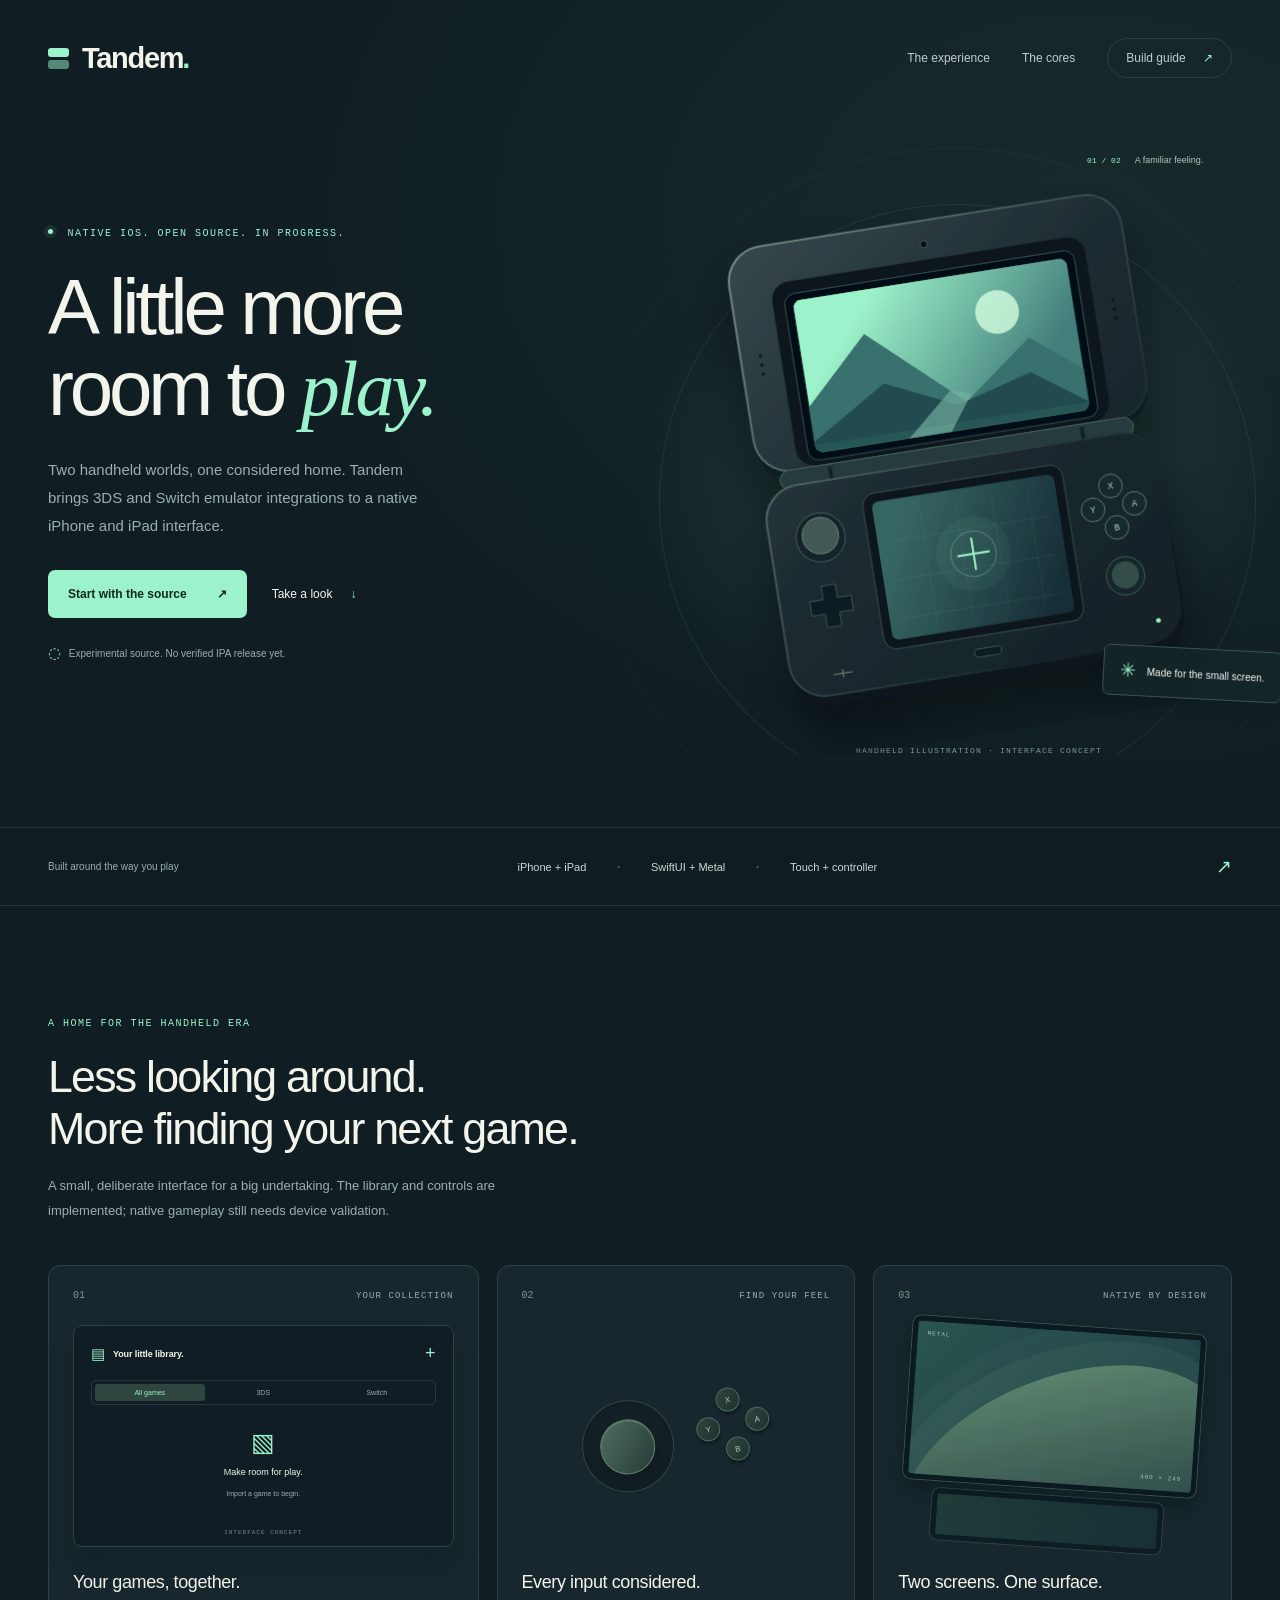
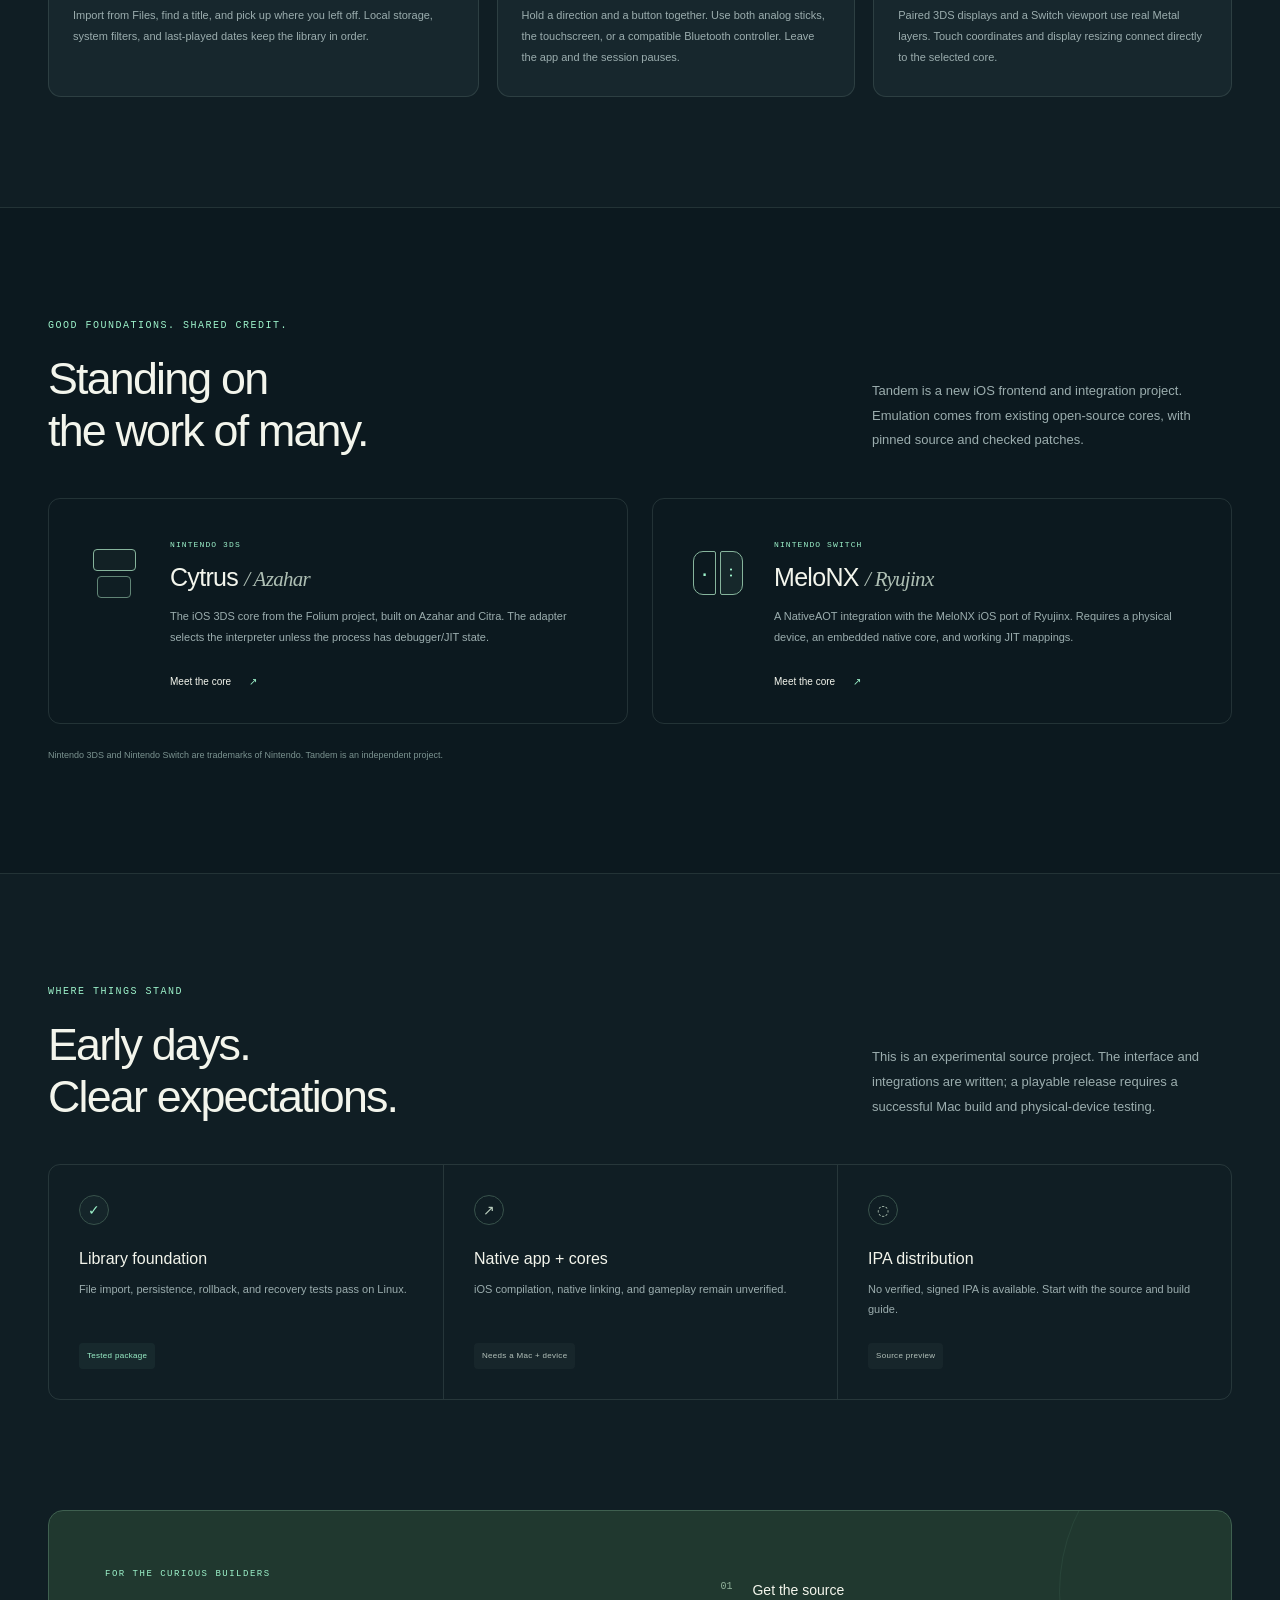
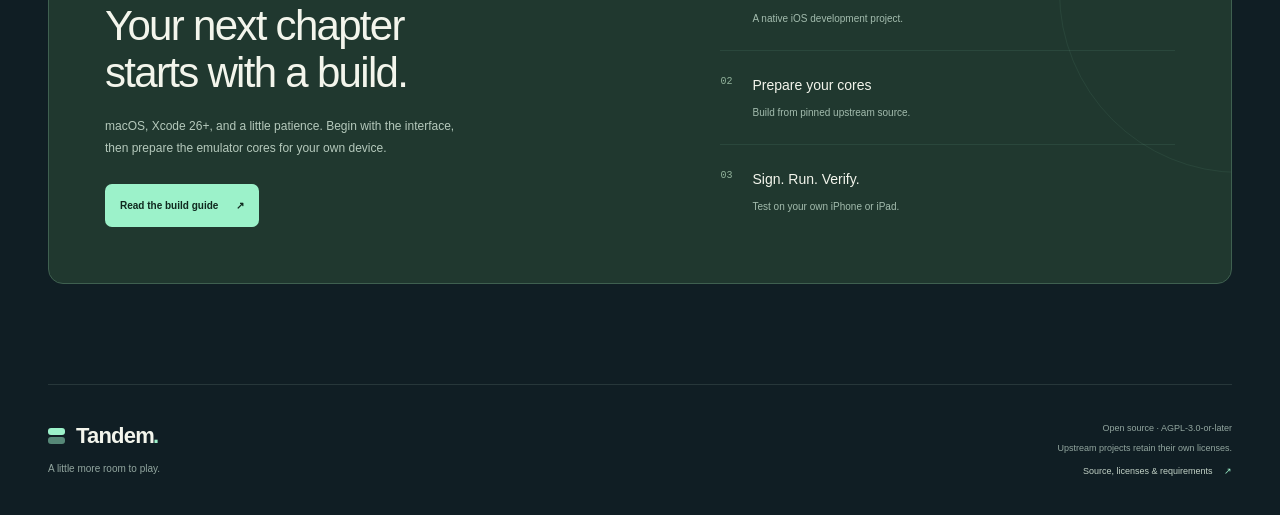
==== site/index.html @ e63faf01 "Add Tandem iOS emulator integration, IPA workflow, and project site" ====
<!doctype html>
<html lang="en">
<head>
  <meta charset="utf-8">
  <meta name="viewport" content="width=device-width, initial-scale=1">
  <meta name="theme-color" content="#101e24">
  <meta name="description" content="Tandem is an experimental native iOS project bringing Nintendo 3DS and Nintendo Switch emulator cores into one considered home.">
  <title>Tandem — A little more room to play</title>
  <link rel="icon" href="./favicon.svg" type="image/svg+xml">
  <link rel="stylesheet" href="./style.css">
  <script src="./site.js" defer></script>
</head>
<body>
  <a class="skip-link" href="#main">Skip to content</a>
  <header class="site-header wrap">
    <a class="wordmark" href="./" aria-label="Tandem home"><span class="brand-icon" aria-hidden="true"><i></i><i></i></span>Tandem<span class="wordmark-dot">.</span></a>
    <nav aria-label="Main navigation"><a href="#experience">The experience</a><a href="#under-the-hood">The cores</a><a class="nav-build" href="./build.html">Build guide <span aria-hidden="true">↗</span></a></nav>
  </header>

  <main id="main">
    <section class="hero wrap" aria-labelledby="hero-title">
      <div class="hero-copy">
        <p class="eyebrow"><span class="status-dot" aria-hidden="true"></span> Native iOS. Open source. In progress.</p>
        <h1 id="hero-title">A little more<br>room to <em>play.</em></h1>
        <p class="hero-description">Two handheld worlds, one considered home. Tandem brings 3DS and Switch emulator integrations to a native iPhone and iPad interface.</p>
        <div class="hero-actions"><a class="button primary" href="./build.html">Start with the source <span aria-hidden="true">↗</span></a><a class="text-link" href="#experience">Take a look <span aria-hidden="true">↓</span></a></div>
        <p class="release-note"><span aria-hidden="true">◌</span> Experimental source. No verified IPA release yet.</p>
      </div>
      <figure class="hero-art">
        <div class="art-orbit orbit-one" aria-hidden="true"></div><div class="art-orbit orbit-two" aria-hidden="true"></div>
        <span class="art-label label-top" aria-hidden="true"><span>01 / 02</span> A familiar feeling.</span>
        <img src="./console.svg" alt="Stylized dual-screen handheld with a mint mountain landscape, an interface concept rather than gameplay." width="720" height="600" fetchpriority="high">
        <span class="art-tag" aria-hidden="true"><span class="spark">✳</span> Made for the small screen.</span>
        <figcaption>Handheld illustration · Interface concept</figcaption>
      </figure>
    </section>

    <div class="platform-bar"><div class="wrap platform-content"><span class="platform-label">Built around the way you play</span><span>iPhone + iPad</span><span class="bar-dot" aria-hidden="true">·</span><span>SwiftUI + Metal</span><span class="bar-dot" aria-hidden="true">·</span><span>Touch + controller</span><span class="bar-arrow" aria-hidden="true">↗</span></div></div>

    <section class="experience wrap section-space" id="experience" aria-labelledby="experience-title">
      <div class="section-heading"><p class="eyebrow">A home for the handheld era</p><h2 id="experience-title">Less looking around.<br>More finding your next game.</h2><p>A small, deliberate interface for a big undertaking. The library and controls are implemented; native gameplay still needs device validation.</p></div>
      <div class="feature-grid">
        <article class="feature-card library-card"><div class="feature-top"><span class="feature-number">01</span><span class="small-label">Your collection</span></div><div class="library-concept" aria-label="Illustration of an empty library with All games, 3DS, and Switch filters"><div class="mock-library-head"><span class="mini-logo" aria-hidden="true">▤</span><strong>Your little library.</strong><span aria-hidden="true">+</span></div><div class="mock-filters"><span class="selected">All games</span><span>3DS</span><span>Switch</span></div><div class="mock-empty"><span aria-hidden="true">▧</span><p>Make room for play.</p><small>Import a game to begin.</small></div><span class="concept-caption">Interface concept</span></div><h3>Your games, together.</h3><p>Import from Files, find a title, and pick up where you left off. Local storage, system filters, and last-played dates keep the library in order.</p></article>
        <article class="feature-card controls-card"><div class="feature-top"><span class="feature-number">02</span><span class="small-label">Find your feel</span></div><div class="control-concept" aria-hidden="true"><div class="control-ring"><div class="stick-cap"></div></div><div class="control-diamond"><span>X</span><span>Y</span><span>A</span><span>B</span></div></div><h3>Every input considered.</h3><p>Hold a direction and a button together. Use both analog sticks, the touchscreen, or a compatible Bluetooth controller. Leave the app and the session pauses.</p></article>
        <article class="feature-card display-card"><div class="feature-top"><span class="feature-number">03</span><span class="small-label">Native by design</span></div><div class="display-concept" aria-hidden="true"><div class="display-window"><span class="display-corner">METAL</span><div class="display-wave"></div><span class="display-corner bottom">400 × 240</span></div><div class="display-small"></div></div><h3>Two screens. One surface.</h3><p>Paired 3DS displays and a Switch viewport use real Metal layers. Touch coordinates and display resizing connect directly to the selected core.</p></article>
      </div>
    </section>

    <section class="cores section-space" id="under-the-hood" aria-labelledby="cores-title"><div class="wrap">
      <div class="section-heading horizontal"><div><p class="eyebrow">Good foundations. Shared credit.</p><h2 id="cores-title">Standing on<br>the work of many.</h2></div><p>Tandem is a new iOS frontend and integration project. Emulation comes from existing open-source cores, with pinned source and checked patches.</p></div>
      <div class="core-grid">
        <article class="core-card"><div class="core-symbol dual-symbol" aria-hidden="true"><span></span><span></span></div><div class="core-copy"><span class="small-label">Nintendo 3DS</span><h3>Cytrus <span>/ Azahar</span></h3><p>The iOS 3DS core from the Folium project, built on Azahar and Citra. The adapter selects the interpreter unless the process has debugger/JIT state.</p><a class="text-link" href="https://github.com/folium-app/Cytrus">Meet the core <span aria-hidden="true">↗</span></a></div></article>
        <article class="core-card"><div class="core-symbol switch-symbol" aria-hidden="true"><span>·</span><span>··</span></div><div class="core-copy"><span class="small-label">Nintendo Switch</span><h3>MeloNX <span>/ Ryujinx</span></h3><p>A NativeAOT integration with the MeloNX iOS port of Ryujinx. Requires a physical device, an embedded native core, and working JIT mappings.</p><a class="text-link" href="https://github.com/AzureDominus/melonx">Meet the core <span aria-hidden="true">↗</span></a></div></article>
      </div>
      <p class="core-footnote">Nintendo 3DS and Nintendo Switch are trademarks of Nintendo. Tandem is an independent project.</p>
    </div></section>

    <section class="progress-section wrap section-space" id="status" aria-labelledby="status-title"><div class="section-heading horizontal"><div><p class="eyebrow">Where things stand</p><h2 id="status-title">Early days.<br>Clear expectations.</h2></div><p>This is an experimental source project. The interface and integrations are written; a playable release requires a successful Mac build and physical-device testing.</p></div><div class="progress-grid"><article><span class="progress-icon done" aria-hidden="true">✓</span><h3>Library foundation</h3><p>File import, persistence, rollback, and recovery tests pass on Linux.</p><span class="status-pill">Tested package</span></article><article><span class="progress-icon" aria-hidden="true">↗</span><h3>Native app + cores</h3><p>iOS compilation, native linking, and gameplay remain unverified.</p><span class="status-pill neutral">Needs a Mac + device</span></article><article><span class="progress-icon" aria-hidden="true">◌</span><h3>IPA distribution</h3><p data-release-description>No verified, signed IPA is available. Start with the source and build guide.</p><span class="status-pill neutral" data-release-status>Source preview</span></article></div></section>

    <section class="get-started wrap" id="get-started" aria-labelledby="start-title"><div class="start-panel"><div><p class="eyebrow">For the curious builders</p><h2 id="start-title">Your next chapter<br>starts with a build.</h2><p>macOS, Xcode 26+, and a little patience. Begin with the interface, then prepare the emulator cores for your own device.</p><div class="hero-actions"><a class="button primary" href="./build.html">Read the build guide <span aria-hidden="true">↗</span></a><a class="button secondary" data-repository-link hidden>View source <span aria-hidden="true">↗</span></a><a class="button secondary" data-release-link hidden>View releases <span aria-hidden="true">↗</span></a></div></div><div class="start-steps"><div><span>01</span><p>Get the source<small>A native iOS development project.</small></p></div><div><span>02</span><p>Prepare your cores<small>Build from pinned upstream source.</small></p></div><div><span>03</span><p>Sign. Run. Verify.<small>Test on your own iPhone or iPad.</small></p></div></div></div></section>
  </main>
  <footer class="site-footer wrap"><div><a class="wordmark" href="./"><span class="brand-icon" aria-hidden="true"><i></i><i></i></span>Tandem<span class="wordmark-dot">.</span></a><p>A little more room to play.</p></div><div class="footer-right"><p>Open source · AGPL-3.0-or-later</p><p>Upstream projects retain their own licenses.</p><a href="./build.html#notices">Source, licenses &amp; requirements <span aria-hidden="true">↗</span></a></div></footer>
</body>
</html>
---- site/style.css ----
@charset "UTF-8";
:root{color-scheme:dark;--bg:#101e24;--bg-dark:#0c171c;--panel:#17272d;--mint:#9cf2ca;--text:#f3f5ec;--muted:#9badae;--line:rgba(192,220,208,.13);--serif:Georgia,"Times New Roman",serif;--sans:Inter,"Helvetica Neue",Arial,sans-serif;--mono:"SFMono-Regular",Consolas,"Liberation Mono",monospace}
*{box-sizing:border-box}html{scroll-behavior:smooth;scroll-padding-top:30px}body{margin:0;background:var(--bg);color:var(--text);font-family:var(--sans);font-size:16px;-webkit-font-smoothing:antialiased}body:before{content:"";position:absolute;top:0;right:0;width:100%;height:1000px;background:radial-gradient(ellipse at 85% 22%,rgba(133,201,159,.065),transparent 55%);pointer-events:none;z-index:-1}a{color:inherit;text-decoration:none}button,a{-webkit-tap-highlight-color:transparent}a:focus-visible,button:focus-visible{outline:2px solid var(--mint);outline-offset:7px}button{font:inherit}img{max-width:100%;display:block}[hidden]{display:none!important}::selection{background:var(--mint);color:var(--bg)}.wrap{width:min(1200px,calc(100% - 96px));margin-inline:auto}.skip-link{position:fixed;top:8px;left:8px;transform:translateY(-150%);background:var(--mint);color:var(--bg);padding:12px 18px;z-index:20}.skip-link:focus{transform:none}.site-header{height:116px;display:flex;align-items:center;justify-content:space-between;position:relative;z-index:2}.wordmark{font-weight:650;letter-spacing:-1.3px;font-size:29px;display:inline-flex;align-items:center;gap:11px}.wordmark-dot{color:var(--mint);margin-left:-12px}.brand-icon{width:21px;display:grid;gap:3px;margin-right:2px}.brand-icon i{height:9px;background:var(--mint);border-radius:3px}.brand-icon i+ i{opacity:.5}.site-header nav{display:flex;align-items:center;gap:32px;font-size:12px;font-weight:500;color:#c2cdca}.site-header nav a{transition:color .2s}.site-header nav a:hover{color:var(--mint)}.nav-build{border:1px solid var(--line);border-radius:40px;padding:12px 18px}.nav-build span{padding-left:14px;color:var(--mint)}.hero{display:grid;grid-template-columns:1.02fr 1fr;align-items:center;min-height:650px;gap:0;padding-top:20px;padding-bottom:72px}.eyebrow{font-family:var(--mono);font-size:10px;line-height:1.6;letter-spacing:1.5px;font-weight:400;text-transform:uppercase;color:var(--mint);margin:0 0 25px}.status-dot{display:inline-block;height:5px;width:5px;border-radius:50%;background:var(--mint);margin-right:7px;vertical-align:2px;box-shadow:0 0 0 4px rgba(156,242,202,.08)}h1,h2,h3,p{margin-top:0}h1{font-size:clamp(48px,6.1vw,84px);line-height:1.04;font-weight:450;letter-spacing:-4.2px;margin-bottom:27px}h1 em{color:var(--mint);font-family:var(--serif);font-weight:400;letter-spacing:-3px}.hero-description{max-width:380px;font-size:15px;color:var(--muted);line-height:1.85;margin-bottom:30px}.hero-actions{display:flex;align-items:center;gap:25px;flex-wrap:wrap}.button{display:inline-flex;align-items:center;justify-content:center;gap:30px;min-height:48px;border-radius:7px;padding:14px 20px;font-size:12px;line-height:1.5;font-weight:600;transition:transform .2s,background .2s,border-color .2s}.button:hover{transform:translateY(-2px)}.button.primary{background:var(--mint);color:#10291f}.button.primary:hover{background:#baffdf}.button.secondary{border:1px solid var(--line);background:rgba(255,255,255,.02)}.button.secondary:hover{border-color:rgba(156,242,202,.4)}.text-link{display:inline-flex;align-items:center;gap:18px;font-size:12px;font-weight:500}.text-link span{color:var(--mint)}.text-link:hover{text-decoration:underline;text-underline-offset:5px}.release-note{margin:22px 0 0;font-size:10px;line-height:1.7;color:var(--muted)}.release-note>span{color:var(--mint);font-size:15px;vertical-align:-1px;margin-right:5px}.hero-art{position:relative;margin:0 -50px 0 -20px;isolation:isolate;min-width:0}.hero-art>img{width:100%;position:relative;transform:rotate(-9deg);z-index:1}.hero-art figcaption{font-family:var(--mono);text-transform:uppercase;font-size:8px;letter-spacing:1.2px;color:#7f9696;text-align:center;position:relative;left:25px;margin-top:10px}.art-orbit{position:absolute;border:1px solid rgba(156,242,202,.09);border-radius:50%;z-index:0;left:5%;top:11%;width:91%;aspect-ratio:1;transform:rotate(-25deg)}.orbit-one:after{content:"";position:absolute;background:var(--mint);width:5px;height:5px;border-radius:50%;right:12%;top:13%;box-shadow:0 0 0 5px rgba(156,242,202,.04)}.orbit-two{width:110%;left:-5%;top:2%;opacity:.4}.art-label{position:absolute;right:12%;top:3%;font-size:9px;color:#b0c4bc;z-index:2}.art-label>span{font-family:var(--mono);color:var(--mint);margin-right:12px;font-size:8px}.art-tag{position:absolute;bottom:9%;right:0;z-index:3;background:rgba(19,37,41,.9);backdrop-filter:blur(16px);border:1px solid #385449;border-radius:7px;padding:13px 16px;font-size:10px;transform:rotate(3deg);box-shadow:0 10px 25px #07111855}.spark{font-size:19px;color:var(--mint);vertical-align:-2px;margin-right:8px}.platform-bar{border-top:1px solid var(--line);border-bottom:1px solid var(--line);background:rgba(7,18,22,.15)}.platform-content{min-height:77px;display:flex;align-items:center;gap:30px;font-size:11px;color:#d0d9d1}.platform-label{color:var(--muted);margin-right:auto;font-size:10px}.bar-dot{color:#4d6d65;font-size:17px}.bar-arrow{margin-left:auto;color:var(--mint);font-size:19px}.section-space{padding-top:110px;padding-bottom:110px}.section-heading{max-width:700px;margin-bottom:42px}.section-heading .eyebrow{margin-bottom:19px}h2{font-size:clamp(30px,3.5vw,46px);line-height:1.15;letter-spacing:-1.8px;font-weight:450;margin-bottom:20px}.section-heading>p:not(.eyebrow){font-size:13px;line-height:1.9;color:var(--muted);max-width:490px;margin-bottom:0}.section-heading.horizontal{max-width:none;display:flex;justify-content:space-between;align-items:flex-end;gap:70px}.section-heading.horizontal>div{flex-shrink:0}.section-heading.horizontal>p{max-width:360px;padding-bottom:3px}.section-heading.horizontal h2{margin-bottom:0}.feature-grid{display:grid;grid-template-columns:1.2fr 1fr 1fr;gap:18px}.feature-card{background:var(--panel);border:1px solid var(--line);border-radius:13px;padding:24px 24px 28px;overflow:hidden;display:flex;flex-direction:column}.feature-top{display:flex;align-items:center;justify-content:space-between;gap:15px;color:var(--muted);margin-bottom:24px}.feature-number{font-family:var(--mono);font-size:10px;color:#7d9690}.small-label{font-family:var(--mono);font-size:9px;text-transform:uppercase;letter-spacing:1.1px}.feature-card h3{font-size:18px;font-weight:500;letter-spacing:-.4px;margin:25px 0 12px}.feature-card>p{font-size:11px;color:var(--muted);line-height:1.9;margin-bottom:0}.library-concept,.control-concept,.display-concept{height:222px;position:relative}.library-concept{background:#101d24;border:1px solid #30413f;border-radius:9px;padding:17px;box-shadow:0 20px 25px #09171b30}.mock-library-head{display:flex;align-items:center;gap:8px;font-size:9px;letter-spacing:-.1px}.mock-library-head>span:last-child{margin-left:auto;font-size:18px;font-weight:300;color:var(--mint)}.mini-logo{color:var(--mint);font-size:15px;line-height:1}.mock-filters{display:flex;padding:3px;border:1px solid var(--line);border-radius:5px;margin-top:16px;justify-content:space-between;gap:4px;font-size:7px;color:var(--muted)}.mock-filters span{padding:5px;text-align:center;flex:1;white-space:nowrap}.mock-filters .selected{background:#2f4540;color:var(--mint);border-radius:3px}.mock-empty{text-align:center;padding-top:25px}.mock-empty>span{display:block;font-size:25px;color:var(--mint);font-weight:200;line-height:1}.mock-empty p{font-size:9px;margin:12px 0 5px}.mock-empty small{color:var(--muted);font-size:7px}.concept-caption{position:absolute;bottom:10px;left:0;right:0;text-align:center;color:#758d87;font-family:var(--mono);font-size:6px;letter-spacing:1px;text-transform:uppercase}.control-concept{display:flex;align-items:center;justify-content:center;gap:25px;transform:rotate(-12deg)}.control-ring{width:90px;height:90px;border-radius:50%;background:#142127;box-shadow:inset 0 1px 8px #040e154d,0 0 0 1px #304642;display:grid;place-items:center}.stick-cap{height:55px;width:55px;border-radius:50%;background:linear-gradient(130deg,#516d5f,#233c37);box-shadow:inset 0 1px 1px #89a58e80,0 7px 12px #07111880;border:1px solid #627f6c}.control-diamond{display:grid;grid-template-columns:repeat(3,24px);grid-template-rows:repeat(3,24px);gap:1px}.control-diamond span{border-radius:50%;display:grid;place-items:center;border:1px solid #4e6a60;color:#a9ccba;font-size:8px;background:linear-gradient(130deg,#30473e,#1c302e);box-shadow:0 3px 3px #07111880}.control-diamond span:nth-child(1){grid-column:2}.control-diamond span:nth-child(2){grid-column:1;grid-row:2}.control-diamond span:nth-child(3){grid-column:3;grid-row:2}.control-diamond span:nth-child(4){grid-column:2;grid-row:3}.display-concept{display:flex;flex-direction:column;justify-content:center;align-items:center;gap:8px;transform:rotate(4deg)}.display-window{position:relative;width:95%;aspect-ratio:1.667;border:5px solid #0b1920;border-radius:8px;box-shadow:0 0 0 1px #38534a,0 10px 20px #06121566;background:linear-gradient(135deg,#2a5550,#18353e);overflow:hidden}.display-wave{position:absolute;left:-5%;bottom:-60%;width:120%;height:130%;border-radius:50%;background:linear-gradient(10deg,#1a303a,#608a70);transform:rotate(-25deg);box-shadow:0 -15px 0 10px #84b69614,0 -30px 0 15px #84b6960a}.display-corner{position:absolute;z-index:1;top:9px;left:10px;color:#a7c3ad;font-family:var(--mono);font-size:6px;letter-spacing:1px}.display-corner.bottom{top:auto;left:auto;right:10px;bottom:9px}.display-small{width:75%;height:55px;border:5px solid #0b1920;border-radius:7px;background:linear-gradient(125deg,#25473f,#18343b);box-shadow:0 0 0 1px #38534a;opacity:.7}.cores{background:#0c191f;border-top:1px solid var(--line);border-bottom:1px solid var(--line)}.core-grid{display:grid;grid-template-columns:1fr 1fr;gap:24px}.core-card{display:flex;gap:25px;border:1px solid var(--line);border-radius:12px;padding:34px}.core-symbol{width:62px;height:70px;flex-shrink:0;margin-top:5px;display:flex;gap:5px}.dual-symbol{flex-direction:column;align-items:center;justify-content:center}.dual-symbol span{height:22px;width:43px;border:1px solid #86b49c;border-radius:4px;background:#9cf2ca09}.dual-symbol span+span{width:34px;opacity:.7}.switch-symbol{align-items:center;justify-content:center;gap:4px}.switch-symbol span{height:44px;width:23px;display:flex;align-items:center;justify-content:center;border:1px solid #86b49c;border-radius:10px 2px 2px 10px;color:var(--mint);font-size:24px;line-height:1}.switch-symbol span+span{border-radius:2px 10px 10px 2px;background:#9cf2ca12;writing-mode:vertical-lr;letter-spacing:1px;font-size:18px}.core-copy>.small-label{color:var(--mint);font-size:8px}.core-copy h3{font-size:25px;letter-spacing:-.7px;margin:12px 0 14px;font-weight:500}.core-copy h3>span{font-family:var(--serif);font-style:italic;font-weight:400;font-size:21px;color:#aebfb4}.core-copy p{font-size:11px;line-height:1.9;color:var(--muted);margin-bottom:23px}.core-copy .text-link{font-size:10px}.core-footnote{color:#7b9390;font-size:9px;line-height:1.7;margin:24px 0 0}.progress-grid{display:grid;grid-template-columns:repeat(3,1fr);border:1px solid var(--line);border-radius:12px;overflow:hidden}.progress-grid article{padding:30px}.progress-grid article+article{border-left:1px solid var(--line)}.progress-icon{height:30px;width:30px;display:grid;place-items:center;color:#bbcfbf;border:1px solid #38524b;border-radius:50%;font-size:14px;margin-bottom:25px}.progress-icon.done{color:var(--mint);background:#9cf2ca08}.progress-grid h3{font-size:16px;font-weight:500;margin-bottom:12px}.progress-grid p{font-size:11px;color:var(--muted);line-height:1.8;min-height:40px;margin-bottom:23px}.status-pill{font-size:8px;line-height:1.7;letter-spacing:.3px;color:var(--mint);border-radius:4px;background:#9cf2ca0d;padding:6px 8px;display:inline-block}.status-pill.neutral{color:#b4c2bb;background:#c1d2c00a}.get-started{padding-bottom:100px}.start-panel{position:relative;background:#20382f;border:1px solid #3f6050;border-radius:15px;padding:56px;display:grid;grid-template-columns:1.2fr 1fr;gap:70px;overflow:hidden}.start-panel:after{content:"";position:absolute;height:360px;width:360px;border:1px solid #9cf2ca12;border-radius:50%;right:-190px;top:-100px;pointer-events:none}.start-panel h2{font-size:42px;letter-spacing:-1.7px;line-height:1.12}.start-panel p:not(.eyebrow){color:#b5c9bc;font-size:12px;line-height:1.8;max-width:370px;margin-bottom:25px}.start-panel .eyebrow{font-size:9px;margin-bottom:21px}.start-panel .hero-actions{gap:14px}.start-panel .button{font-size:10px;gap:18px;min-height:43px;padding:12px 15px}.start-steps{align-self:center;position:relative;z-index:1}.start-steps>div{display:flex;align-items:flex-start;gap:20px;padding:22px 0;border-bottom:1px solid #9cf2ca15}.start-steps>div:first-child{padding-top:0}.start-steps>div:last-child{border:0;padding-bottom:0}.start-steps>div>span{font-family:var(--mono);color:#91b29b;font-size:10px;padding-top:3px}.start-steps>div>p{font-size:14px!important;color:#f3f5ec!important;margin:0!important}.start-steps small{font-size:10px;display:block;font-weight:400;color:#a3bcae;margin-top:6px}.site-footer{display:flex;justify-content:space-between;gap:25px;border-top:1px solid var(--line);padding-top:36px;padding-bottom:36px}.site-footer .wordmark{font-size:22px;letter-spacing:-.8px;gap:9px}.site-footer .brand-icon{width:17px;gap:2px}.site-footer .brand-icon i{height:7px}.site-footer .wordmark-dot{margin-left:-10px}.site-footer p{font-size:10px;color:#92a69f;line-height:1.6;margin:12px 0 0}.footer-right{text-align:right}.footer-right p{margin:0 0 5px;font-size:9px}.footer-right a{font-size:9px;line-height:1.8;color:#c3d3c7}.footer-right a:hover{color:var(--mint)}.footer-right a>span{margin-left:9px;color:var(--mint)}
/* Build guide */
.guide-hero{padding-top:60px;padding-bottom:60px;border-bottom:1px solid var(--line)}.guide-hero h1{font-size:64px;letter-spacing:-3px;line-height:1.05;margin-bottom:22px}.guide-hero>p:not(.eyebrow){max-width:600px;color:var(--muted);font-size:14px;line-height:1.9}.guide-layout{display:grid;grid-template-columns:210px minmax(0,1fr);gap:70px;padding-top:60px;padding-bottom:90px}.guide-toc{position:sticky;top:35px;align-self:start;font-size:11px;display:flex;flex-direction:column;gap:19px;line-height:1.5}.guide-toc>span{font-family:var(--mono);text-transform:uppercase;font-size:9px;color:#738e83;letter-spacing:1px;margin-bottom:7px}.guide-toc a{color:var(--muted)}.guide-toc a:hover{color:var(--mint)}.guide-content{max-width:770px}.guide-content section{padding-bottom:55px;scroll-margin-top:30px}.guide-content h2{font-size:30px;letter-spacing:-1px;margin-bottom:21px}.guide-content h3{font-size:17px;letter-spacing:-.3px;font-weight:500;margin:26px 0 13px}.guide-content p,.guide-content li{font-size:13px;line-height:1.9;color:#b1c3ba}.guide-content ul,.guide-content ol{padding-left:21px;margin:15px 0 23px}.guide-content li+li{margin-top:8px}.guide-content p>a,.guide-content li>a{text-decoration:underline;text-underline-offset:4px;color:var(--mint)}.guide-content code{font-family:var(--mono);font-size:11px;background:#263a33;padding:2px 4px;border-radius:3px;overflow-wrap:anywhere}.guide-content pre{margin:20px 0;background:#0a161b;border:1px solid #2b4139;border-radius:9px;overflow:auto;padding:23px;font-family:var(--mono);font-size:11px;line-height:1.9;color:#bfd8c5;tab-size:2}.guide-content pre code{font-size:inherit;background:none;padding:0;border-radius:0;overflow-wrap:normal}.guide-note{padding:20px 24px;border-left:2px solid #5a9375;border-radius:0 7px 7px 0;background:#9cf2ca06;margin:22px 0;color:#bfd8c5!important}.guide-note strong{color:var(--text);font-weight:500}.guide-content .status-pill{font-size:9px}.source-links{padding:20px;border:1px solid var(--line);border-radius:8px;display:flex;align-items:center;gap:15px;flex-wrap:wrap}.source-links .text-link{color:var(--mint)}.source-links p{font-size:11px;margin:0;color:var(--muted)}.guide-source-fallback{font-size:11px!important;color:var(--muted)!important}
@media(min-width:1600px){.hero{min-height:720px}.hero-art{margin-right:-70px}.hero-art img{width:660px;max-width:110%}}
@media(max-width:1100px){.wrap{width:calc(100% - 64px)}.hero{min-height:580px}.hero-art{margin-right:-20px;margin-left:-15px}h1{letter-spacing:-3px}.hero-description{max-width:340px;font-size:14px}.feature-card{padding:20px}.feature-grid{gap:13px}.control-concept{gap:14px}.control-ring{width:76px;height:76px}.stick-cap{height:48px;width:48px}.section-heading.horizontal{gap:40px}.core-card{padding:27px;gap:20px}.core-symbol{width:45px}.core-copy h3{font-size:22px}.core-copy h3>span{font-size:18px}.start-panel{gap:40px;padding:40px}.platform-content{gap:23px}.start-panel h2{font-size:38px}.guide-layout{gap:40px;grid-template-columns:170px minmax(0,1fr)}}
@media(max-width:850px){.hero{grid-template-columns:1.1fr 1fr;min-height:530px;padding-bottom:60px;padding-top:35px}.hero .eyebrow{font-size:8px;letter-spacing:1px}.hero-actions{gap:18px}.hero .button{font-size:10px;padding:12px 15px;gap:15px;min-height:44px}.hero .text-link{font-size:10px;gap:10px}.hero-description{font-size:12px;line-height:1.85}.release-note{font-size:9px}.art-tag{font-size:8px;padding:10px}.art-label{font-size:8px;top:0}.art-label>span{font-size:7px}.hero-art figcaption{font-size:6px;margin-top:20px;letter-spacing:.7px}.platform-content{gap:18px;flex-wrap:wrap;min-height:70px}.platform-label{width:100%;margin:18px 0 -9px}.platform-content>span:not(.platform-label){padding-bottom:15px}.bar-arrow{display:none}.platform-content>span{font-size:10px}.section-space{padding-top:80px;padding-bottom:80px}.feature-grid{grid-template-columns:1fr 1fr}.library-card{grid-column:span 2;display:grid;grid-template-columns:1fr 1.3fr;column-gap:30px;align-items:center}.library-card .feature-top{grid-column:1;grid-row:1;align-self:start}.library-concept{grid-column:2;grid-row:1 / span 4;height:220px}.library-card h3{grid-column:1;grid-row:2;margin-top:0;align-self:end;margin-bottom:15px}.library-card>p{grid-column:1;grid-row:3;margin-bottom:0;align-self:start}.control-concept,.display-concept{height:190px}.section-heading.horizontal{align-items:flex-start;gap:30px}.section-heading.horizontal>p{max-width:300px;font-size:11px;margin-top:35px}.core-grid{gap:16px}.core-card{padding:24px;display:block}.core-symbol{height:50px;margin-top:0;margin-bottom:22px}.core-copy h3{font-size:23px}.progress-grid article{padding:23px}.progress-grid h3{font-size:14px}.progress-grid p{font-size:10px;min-height:57px}.start-panel{padding:35px;gap:30px;grid-template-columns:1.2fr 1fr}.start-panel h2{font-size:32px}.start-panel p:not(.eyebrow){font-size:11px}.start-steps small{font-size:9px}.start-steps>div>p{font-size:12px!important}.get-started{padding-bottom:70px}.guide-layout{grid-template-columns:150px minmax(0,1fr);gap:30px}.guide-hero h1{font-size:55px}.guide-content pre{font-size:10px;padding:18px}}
@media(max-width:650px){.wrap{width:calc(100% - 40px)}.site-header{height:90px}.wordmark{font-size:25px}.site-header nav{gap:20px;font-size:10px}.site-header nav>a:first-child,.site-header nav>a:nth-child(2){display:none}.nav-build{padding:10px 13px}.nav-build span{padding-left:8px}.hero{display:flex;flex-direction:column;align-items:stretch;min-height:0;padding-top:35px;padding-bottom:35px;gap:10px}.hero-copy{position:relative;z-index:2}.hero .eyebrow{font-size:8px;letter-spacing:1.3px;margin-bottom:23px}h1{font-size:clamp(51px,12vw,72px);letter-spacing:-3px;line-height:1.02;margin-bottom:22px}h1 em{letter-spacing:-2px}.hero-description{font-size:13px;line-height:1.85;max-width:340px;margin-bottom:25px}.hero .button{font-size:11px;padding:13px 18px;gap:22px;min-height:46px}.hero .text-link{font-size:11px}.release-note{font-size:9px;margin-top:18px}.hero-art{margin:-2px -12px 0;align-self:center;width:min(470px,110%)}.hero-art>img{transform:rotate(-9deg);width:100%}.hero-art figcaption{left:0;font-size:7px;letter-spacing:.8px;margin-top:-1px}.art-label{right:9%;top:3%}.art-tag{right:4%;bottom:11%;font-size:9px;padding:10px 12px}.spark{font-size:16px}.platform-content{gap:15px;min-height:70px}.platform-label{font-size:9px}.platform-content>span:not(.platform-label){font-size:9px}.section-space{padding-top:65px;padding-bottom:65px}.section-heading{margin-bottom:30px}.eyebrow{font-size:8px;letter-spacing:1.2px}h2{font-size:32px;letter-spacing:-1.2px}.section-heading>p:not(.eyebrow){font-size:12px;line-height:1.9}.feature-grid{grid-template-columns:1fr;gap:16px}.library-card{display:flex;grid-column:auto;gap:0}.feature-card{padding:25px}.feature-top{margin-bottom:25px}.feature-card h3{margin-top:27px;font-size:20px}.feature-card>p{font-size:12px}.library-concept,.control-concept,.display-concept{height:240px}.library-concept{width:100%;max-width:350px;align-self:center;padding:20px}.mock-library-head{font-size:10px}.mock-filters{font-size:8px;margin-top:18px}.mock-empty{padding-top:26px}.mock-empty p{font-size:10px}.mock-empty small{font-size:8px}.concept-caption{font-size:7px;bottom:12px}.control-ring{width:105px;height:105px}.stick-cap{width:65px;height:65px}.control-concept{gap:45px}.control-diamond{grid-template-columns:repeat(3,31px);grid-template-rows:repeat(3,31px);gap:2px}.control-diamond span{font-size:10px}.display-window{max-width:300px}.display-small{max-width:235px;height:65px}.display-corner{font-size:7px}.section-heading.horizontal{display:block}.section-heading.horizontal>p{font-size:12px;max-width:none;margin-top:22px}.core-grid{grid-template-columns:1fr}.core-card{display:flex;padding:25px;gap:25px}.core-symbol{margin-top:5px;width:45px;height:60px}.core-copy h3{font-size:25px}.core-copy h3>span{font-size:21px}.core-copy p{font-size:12px}.core-copy .text-link{font-size:11px}.core-footnote{font-size:9px;margin-top:20px}.progress-grid{grid-template-columns:1fr}.progress-grid article{padding:27px}.progress-grid article+article{border-left:0;border-top:1px solid var(--line)}.progress-grid h3{font-size:17px}.progress-grid p{font-size:12px;min-height:0;max-width:350px;margin-bottom:20px}.progress-icon{margin-bottom:20px}.status-pill{font-size:9px}.start-panel{grid-template-columns:1fr;gap:35px;padding:30px 25px}.start-panel h2{font-size:35px}.start-panel p:not(.eyebrow){font-size:12px}.start-panel .button{font-size:10px}.start-steps{max-width:370px}.start-steps>div>p{font-size:14px!important}.start-steps small{font-size:10px}.site-footer{flex-direction:column;gap:27px;padding-top:30px;padding-bottom:30px}.footer-right{text-align:left}.site-footer p{font-size:10px}.footer-right p,.footer-right a{font-size:9px}.guide-hero{padding-top:38px;padding-bottom:32px}.guide-hero h1{font-size:47px;letter-spacing:-2px}.guide-hero>p:not(.eyebrow){font-size:12px}.guide-layout{display:block;padding-top:30px;padding-bottom:40px}.guide-toc{position:static;display:flex;flex-direction:row;gap:12px;flex-wrap:wrap;border-bottom:1px solid var(--line);padding-bottom:28px;margin-bottom:40px}.guide-toc>span{width:100%;margin-bottom:0}.guide-toc a{border:1px solid var(--line);border-radius:5px;padding:7px 11px;font-size:10px}.guide-content h2{font-size:28px}.guide-content p,.guide-content li{font-size:12px}.guide-content pre{font-size:10px;line-height:1.8;padding:17px}.guide-content section{padding-bottom:35px}.guide-note{padding:15px 18px}.guide-content code{font-size:10px}.source-links{padding:16px}.source-links p{font-size:10px}.source-links .text-link{font-size:11px}}
.hero-art{overflow:clip}
@media(prefers-reduced-motion:reduce){html{scroll-behavior:auto}*,*::before,*::after{transition:none!important;animation:none!important}.button:hover{transform:none}}
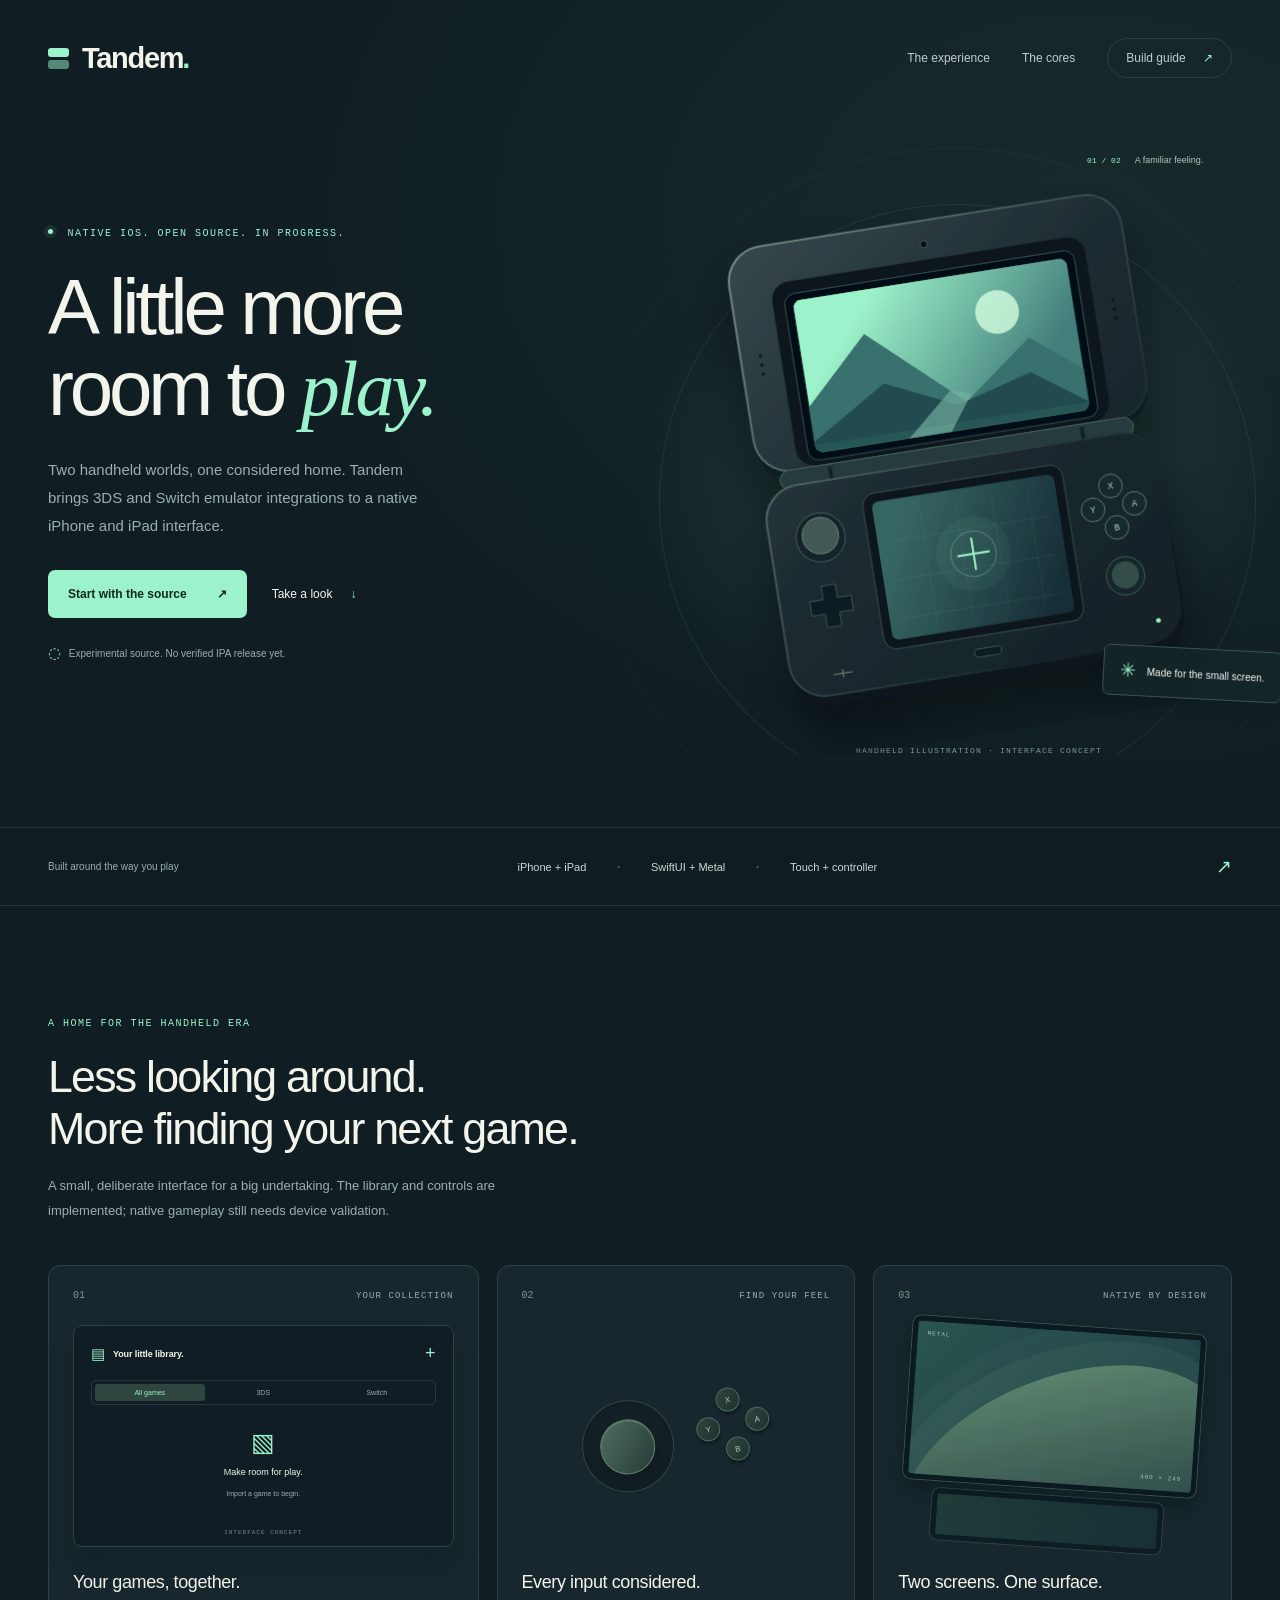
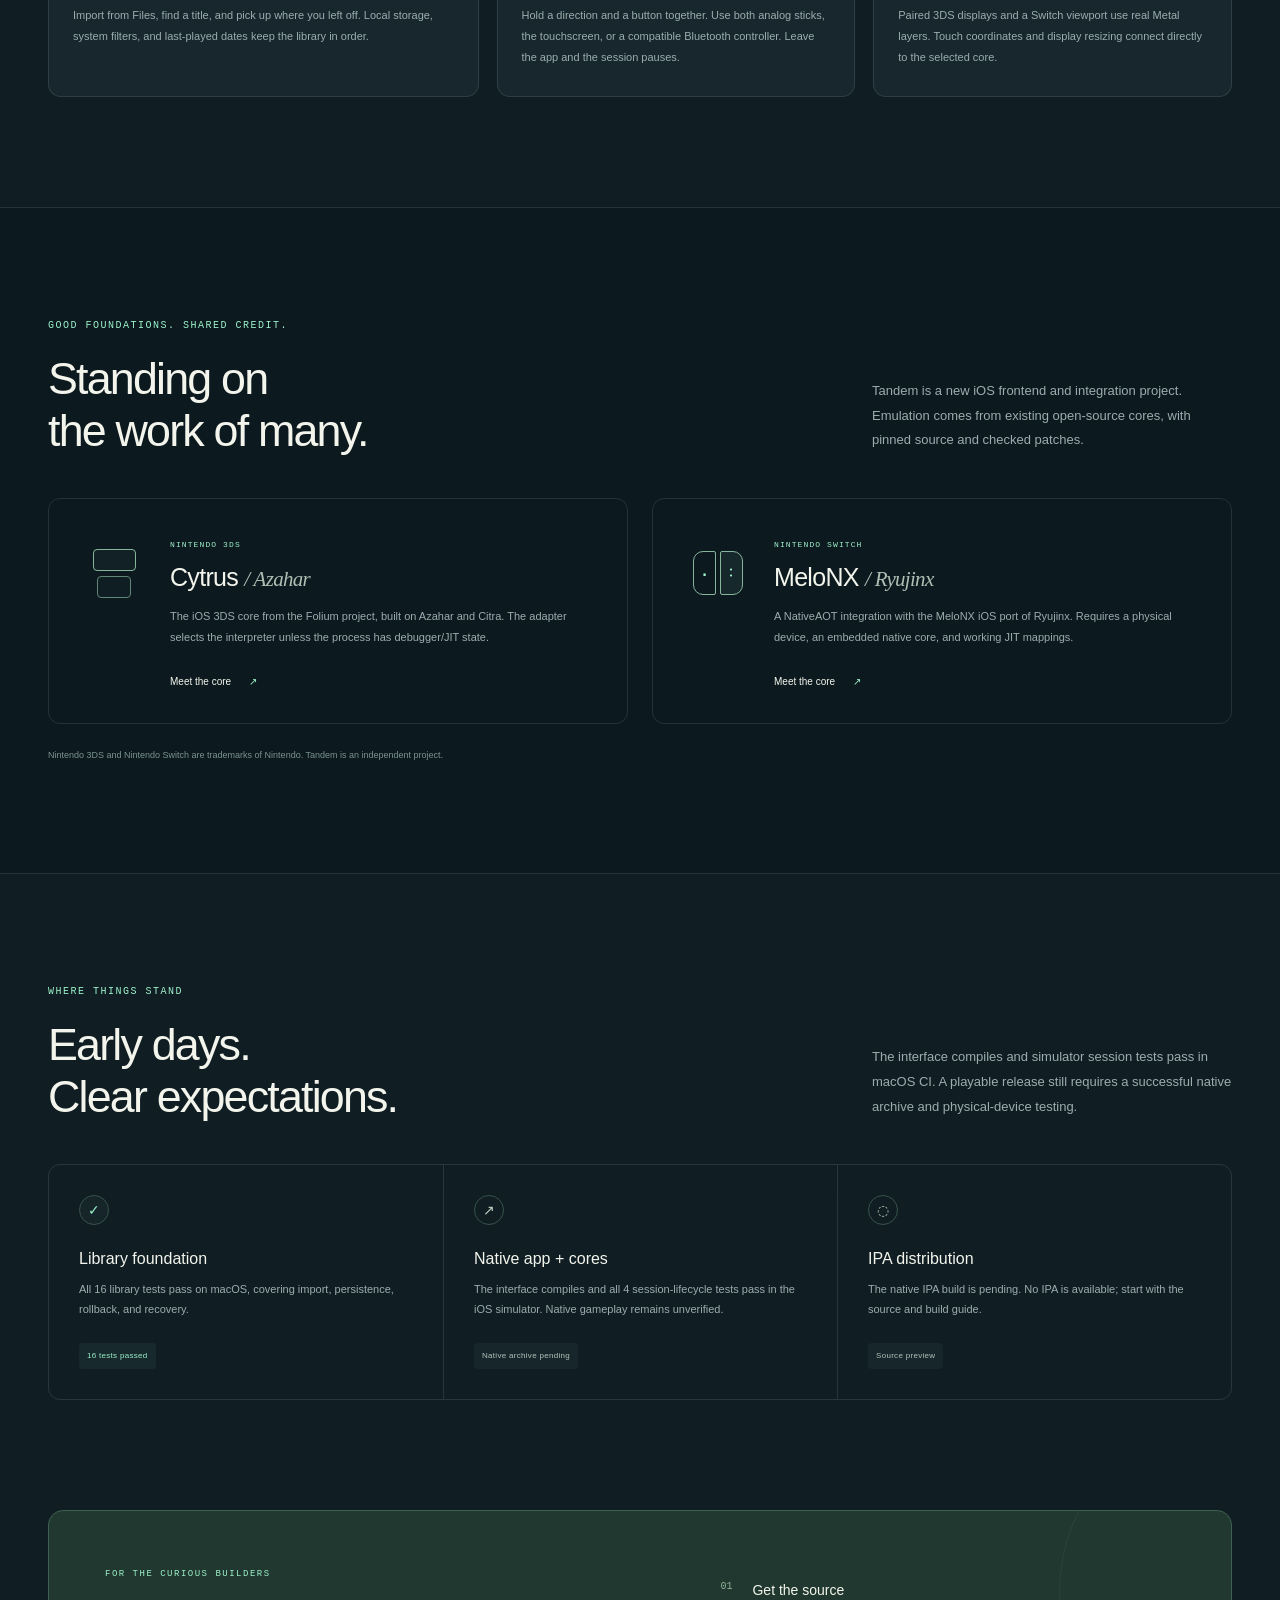
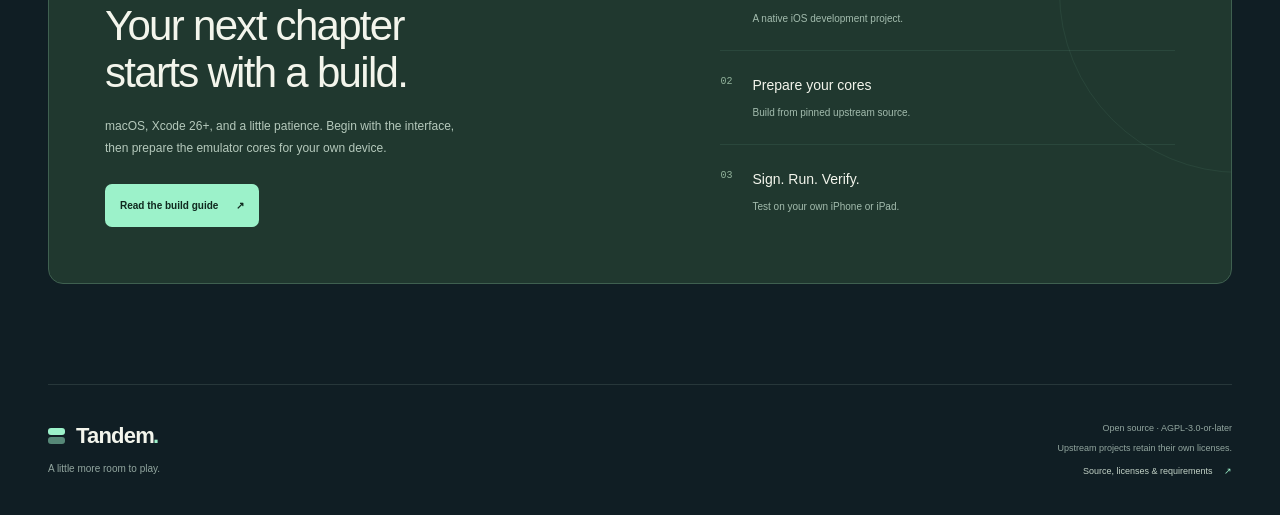
==== commit ea8930ef: "Document verified tests and add native lifecycle regression harness [skip ci]" ====
--- a/site/index.html
+++ b/site/index.html
@@ -55,7 +55,7 @@
       <p class="core-footnote">Nintendo 3DS and Nintendo Switch are trademarks of Nintendo. Tandem is an independent project.</p>
     </div></section>
 
-    <section class="progress-section wrap section-space" id="status" aria-labelledby="status-title"><div class="section-heading horizontal"><div><p class="eyebrow">Where things stand</p><h2 id="status-title">Early days.<br>Clear expectations.</h2></div><p>This is an experimental source project. The interface and integrations are written; a playable release requires a successful Mac build and physical-device testing.</p></div><div class="progress-grid"><article><span class="progress-icon done" aria-hidden="true">✓</span><h3>Library foundation</h3><p>File import, persistence, rollback, and recovery tests pass on Linux.</p><span class="status-pill">Tested package</span></article><article><span class="progress-icon" aria-hidden="true">↗</span><h3>Native app + cores</h3><p>iOS compilation, native linking, and gameplay remain unverified.</p><span class="status-pill neutral">Needs a Mac + device</span></article><article><span class="progress-icon" aria-hidden="true">◌</span><h3>IPA distribution</h3><p data-release-description>No verified, signed IPA is available. Start with the source and build guide.</p><span class="status-pill neutral" data-release-status>Source preview</span></article></div></section>
+    <section class="progress-section wrap section-space" id="status" aria-labelledby="status-title"><div class="section-heading horizontal"><div><p class="eyebrow">Where things stand</p><h2 id="status-title">Early days.<br>Clear expectations.</h2></div><p>The interface compiles and simulator session tests pass in macOS CI. A playable release still requires a successful native archive and physical-device testing.</p></div><div class="progress-grid"><article><span class="progress-icon done" aria-hidden="true">✓</span><h3>Library foundation</h3><p>All 16 library tests pass on macOS, covering import, persistence, rollback, and recovery.</p><span class="status-pill">16 tests passed</span></article><article><span class="progress-icon" aria-hidden="true">↗</span><h3>Native app + cores</h3><p>The interface compiles and all 4 session-lifecycle tests pass in the iOS simulator. Native gameplay remains unverified.</p><span class="status-pill neutral">Native archive pending</span></article><article><span class="progress-icon" aria-hidden="true">◌</span><h3>IPA distribution</h3><p data-release-description>The native IPA build is pending. No IPA is available; start with the source and build guide.</p><span class="status-pill neutral" data-release-status>Source preview</span></article></div></section>
 
     <section class="get-started wrap" id="get-started" aria-labelledby="start-title"><div class="start-panel"><div><p class="eyebrow">For the curious builders</p><h2 id="start-title">Your next chapter<br>starts with a build.</h2><p>macOS, Xcode 26+, and a little patience. Begin with the interface, then prepare the emulator cores for your own device.</p><div class="hero-actions"><a class="button primary" href="./build.html">Read the build guide <span aria-hidden="true">↗</span></a><a class="button secondary" data-repository-link hidden>View source <span aria-hidden="true">↗</span></a><a class="button secondary" data-release-link hidden>View releases <span aria-hidden="true">↗</span></a></div></div><div class="start-steps"><div><span>01</span><p>Get the source<small>A native iOS development project.</small></p></div><div><span>02</span><p>Prepare your cores<small>Build from pinned upstream source.</small></p></div><div><span>03</span><p>Sign. Run. Verify.<small>Test on your own iPhone or iPad.</small></p></div></div></div></section>
   </main>
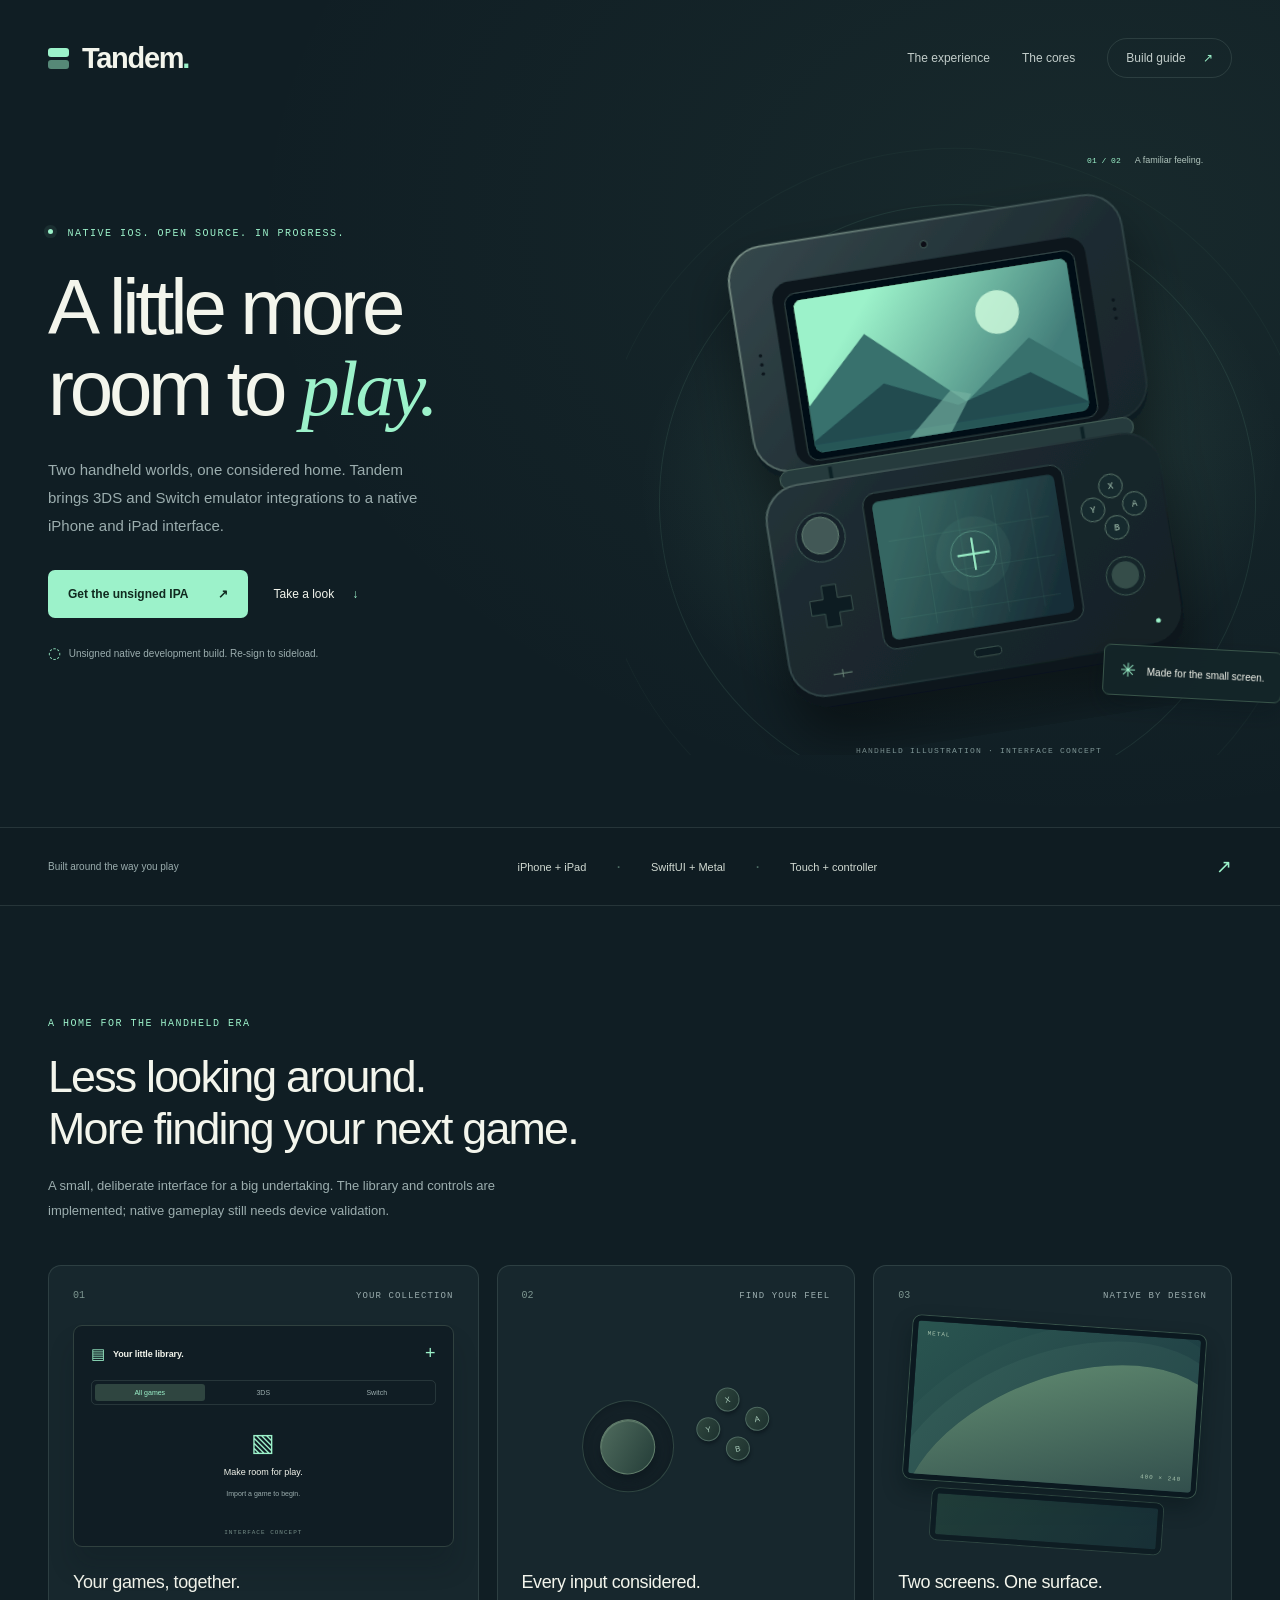
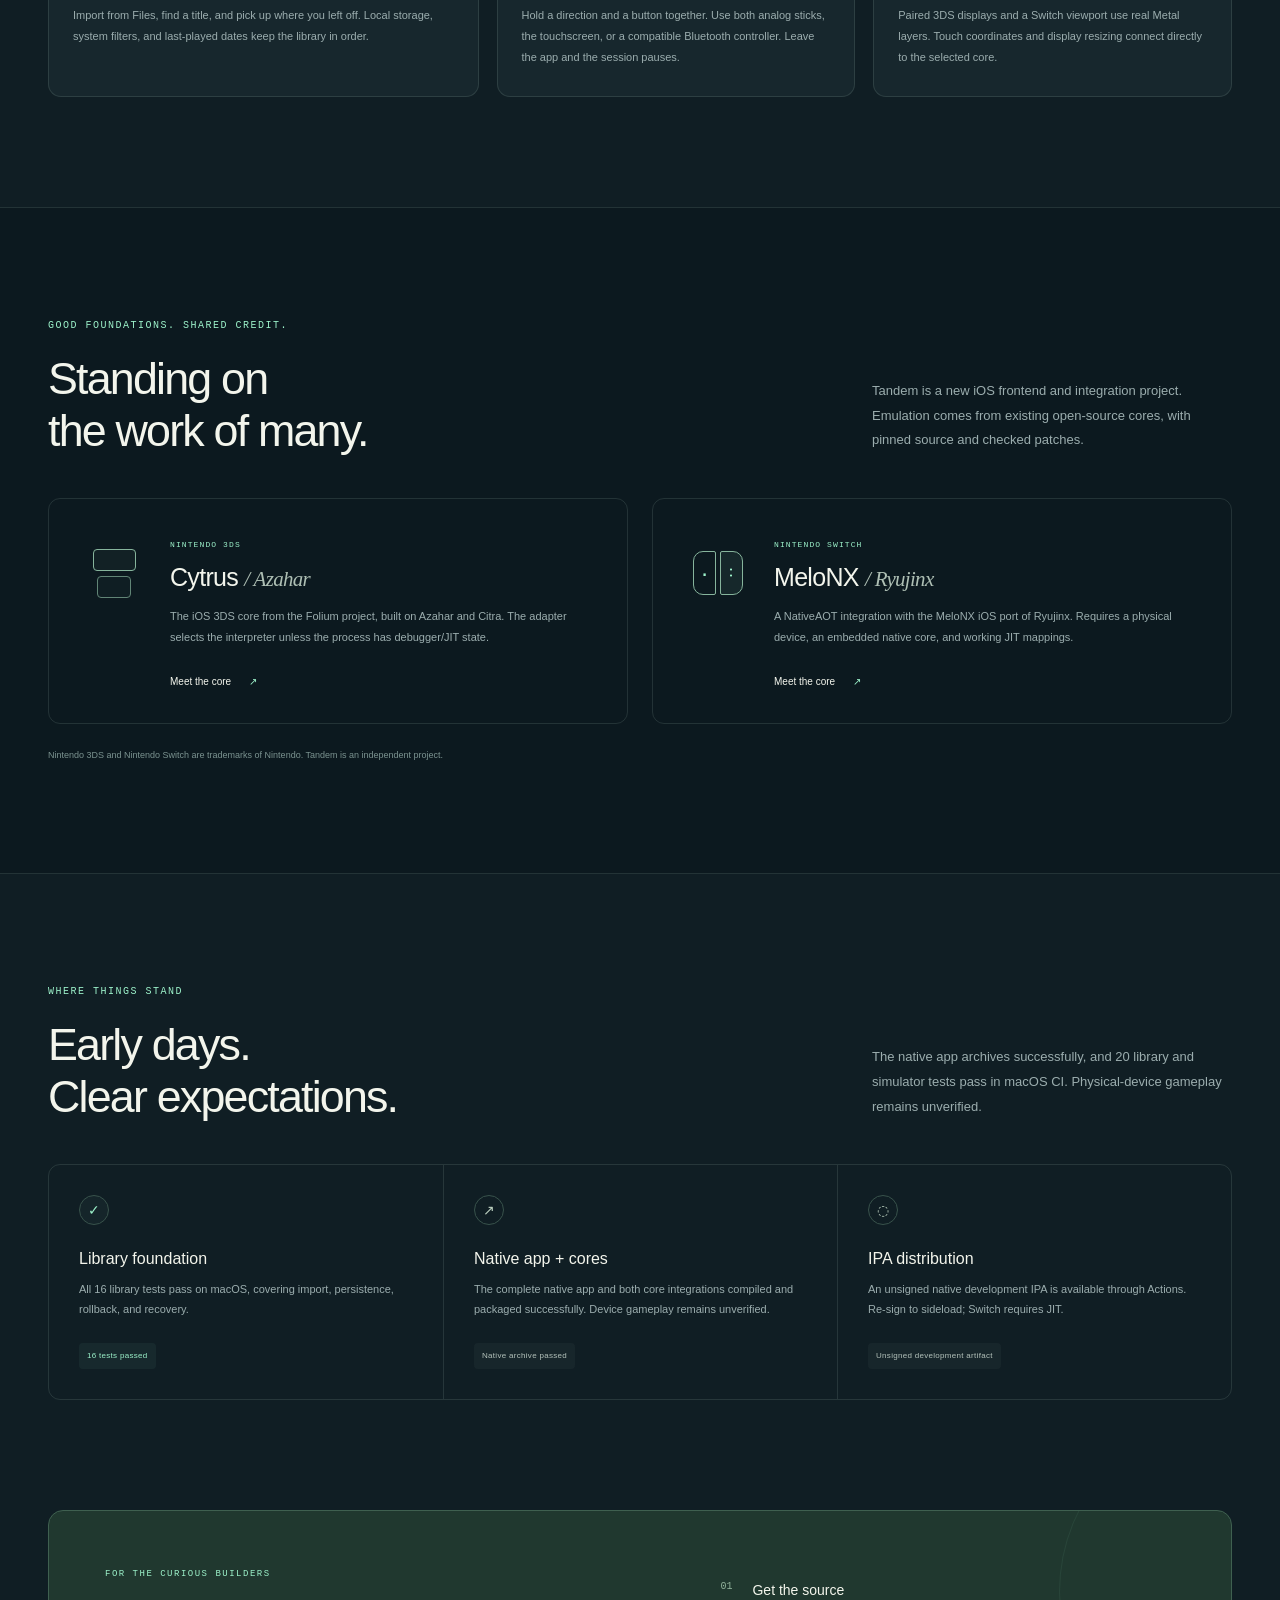
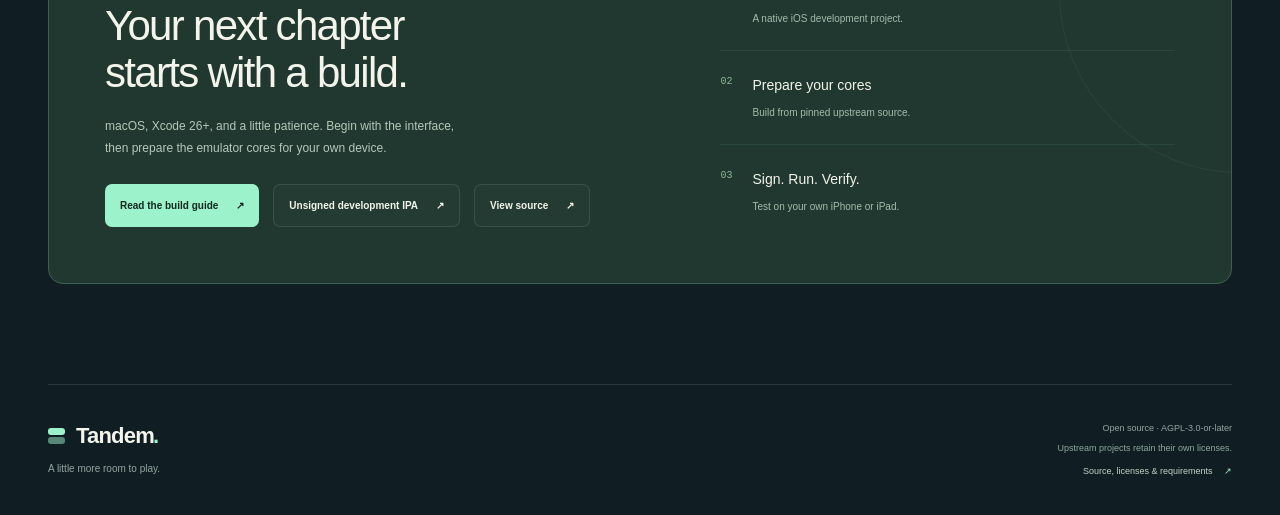
==== commit 8d1db6ad: "Publish verified native IPA download and validation evidence [skip ci]" ====
--- a/site/index.html
+++ b/site/index.html
@@ -23,8 +23,8 @@
         <p class="eyebrow"><span class="status-dot" aria-hidden="true"></span> Native iOS. Open source. In progress.</p>
         <h1 id="hero-title">A little more<br>room to <em>play.</em></h1>
         <p class="hero-description">Two handheld worlds, one considered home. Tandem brings 3DS and Switch emulator integrations to a native iPhone and iPad interface.</p>
-        <div class="hero-actions"><a class="button primary" href="./build.html">Start with the source <span aria-hidden="true">↗</span></a><a class="text-link" href="#experience">Take a look <span aria-hidden="true">↓</span></a></div>
-        <p class="release-note"><span aria-hidden="true">◌</span> Experimental source. No verified IPA release yet.</p>
+        <div class="hero-actions"><a class="button primary" href="https://github.com/coldlee-en/Tandem/actions/runs/40411695317/artifacts/12694770502">Get the unsigned IPA <span aria-hidden="true">↗</span></a><a class="text-link" href="#experience">Take a look <span aria-hidden="true">↓</span></a></div>
+        <p class="release-note"><span aria-hidden="true">◌</span> Unsigned native development build. Re-sign to sideload.</p>
       </div>
       <figure class="hero-art">
         <div class="art-orbit orbit-one" aria-hidden="true"></div><div class="art-orbit orbit-two" aria-hidden="true"></div>
@@ -55,9 +55,9 @@
       <p class="core-footnote">Nintendo 3DS and Nintendo Switch are trademarks of Nintendo. Tandem is an independent project.</p>
     </div></section>
 
-    <section class="progress-section wrap section-space" id="status" aria-labelledby="status-title"><div class="section-heading horizontal"><div><p class="eyebrow">Where things stand</p><h2 id="status-title">Early days.<br>Clear expectations.</h2></div><p>The interface compiles and simulator session tests pass in macOS CI. A playable release still requires a successful native archive and physical-device testing.</p></div><div class="progress-grid"><article><span class="progress-icon done" aria-hidden="true">✓</span><h3>Library foundation</h3><p>All 16 library tests pass on macOS, covering import, persistence, rollback, and recovery.</p><span class="status-pill">16 tests passed</span></article><article><span class="progress-icon" aria-hidden="true">↗</span><h3>Native app + cores</h3><p>The interface compiles and all 4 session-lifecycle tests pass in the iOS simulator. Native gameplay remains unverified.</p><span class="status-pill neutral">Native archive pending</span></article><article><span class="progress-icon" aria-hidden="true">◌</span><h3>IPA distribution</h3><p data-release-description>The native IPA build is pending. No IPA is available; start with the source and build guide.</p><span class="status-pill neutral" data-release-status>Source preview</span></article></div></section>
+    <section class="progress-section wrap section-space" id="status" aria-labelledby="status-title"><div class="section-heading horizontal"><div><p class="eyebrow">Where things stand</p><h2 id="status-title">Early days.<br>Clear expectations.</h2></div><p>The native app archives successfully, and 20 library and simulator tests pass in macOS CI. Physical-device gameplay remains unverified.</p></div><div class="progress-grid"><article><span class="progress-icon done" aria-hidden="true">✓</span><h3>Library foundation</h3><p>All 16 library tests pass on macOS, covering import, persistence, rollback, and recovery.</p><span class="status-pill">16 tests passed</span></article><article><span class="progress-icon" aria-hidden="true">↗</span><h3>Native app + cores</h3><p>The complete native app and both core integrations compiled and packaged successfully. Device gameplay remains unverified.</p><span class="status-pill neutral">Native archive passed</span></article><article><span class="progress-icon" aria-hidden="true">◌</span><h3>IPA distribution</h3><p data-release-description>An unsigned native development IPA is available through Actions. Re-sign to sideload; Switch requires JIT.</p><span class="status-pill neutral" data-release-status>Unsigned development artifact</span></article></div></section>
 
-    <section class="get-started wrap" id="get-started" aria-labelledby="start-title"><div class="start-panel"><div><p class="eyebrow">For the curious builders</p><h2 id="start-title">Your next chapter<br>starts with a build.</h2><p>macOS, Xcode 26+, and a little patience. Begin with the interface, then prepare the emulator cores for your own device.</p><div class="hero-actions"><a class="button primary" href="./build.html">Read the build guide <span aria-hidden="true">↗</span></a><a class="button secondary" data-repository-link hidden>View source <span aria-hidden="true">↗</span></a><a class="button secondary" data-release-link hidden>View releases <span aria-hidden="true">↗</span></a></div></div><div class="start-steps"><div><span>01</span><p>Get the source<small>A native iOS development project.</small></p></div><div><span>02</span><p>Prepare your cores<small>Build from pinned upstream source.</small></p></div><div><span>03</span><p>Sign. Run. Verify.<small>Test on your own iPhone or iPad.</small></p></div></div></div></section>
+    <section class="get-started wrap" id="get-started" aria-labelledby="start-title"><div class="start-panel"><div><p class="eyebrow">For the curious builders</p><h2 id="start-title">Your next chapter<br>starts with a build.</h2><p>macOS, Xcode 26+, and a little patience. Begin with the interface, then prepare the emulator cores for your own device.</p><div class="hero-actions"><a class="button primary" href="./build.html">Read the build guide <span aria-hidden="true">↗</span></a><a class="button secondary" href="https://github.com/coldlee-en/Tandem/actions/runs/40411695317/artifacts/12694770502">Unsigned development IPA <span aria-hidden="true">↗</span></a><a class="button secondary" data-repository-link hidden>View source <span aria-hidden="true">↗</span></a><a class="button secondary" data-release-link hidden>View releases <span aria-hidden="true">↗</span></a></div></div><div class="start-steps"><div><span>01</span><p>Get the source<small>A native iOS development project.</small></p></div><div><span>02</span><p>Prepare your cores<small>Build from pinned upstream source.</small></p></div><div><span>03</span><p>Sign. Run. Verify.<small>Test on your own iPhone or iPad.</small></p></div></div></div></section>
   </main>
   <footer class="site-footer wrap"><div><a class="wordmark" href="./"><span class="brand-icon" aria-hidden="true"><i></i><i></i></span>Tandem<span class="wordmark-dot">.</span></a><p>A little more room to play.</p></div><div class="footer-right"><p>Open source · AGPL-3.0-or-later</p><p>Upstream projects retain their own licenses.</p><a href="./build.html#notices">Source, licenses &amp; requirements <span aria-hidden="true">↗</span></a></div></footer>
 </body>
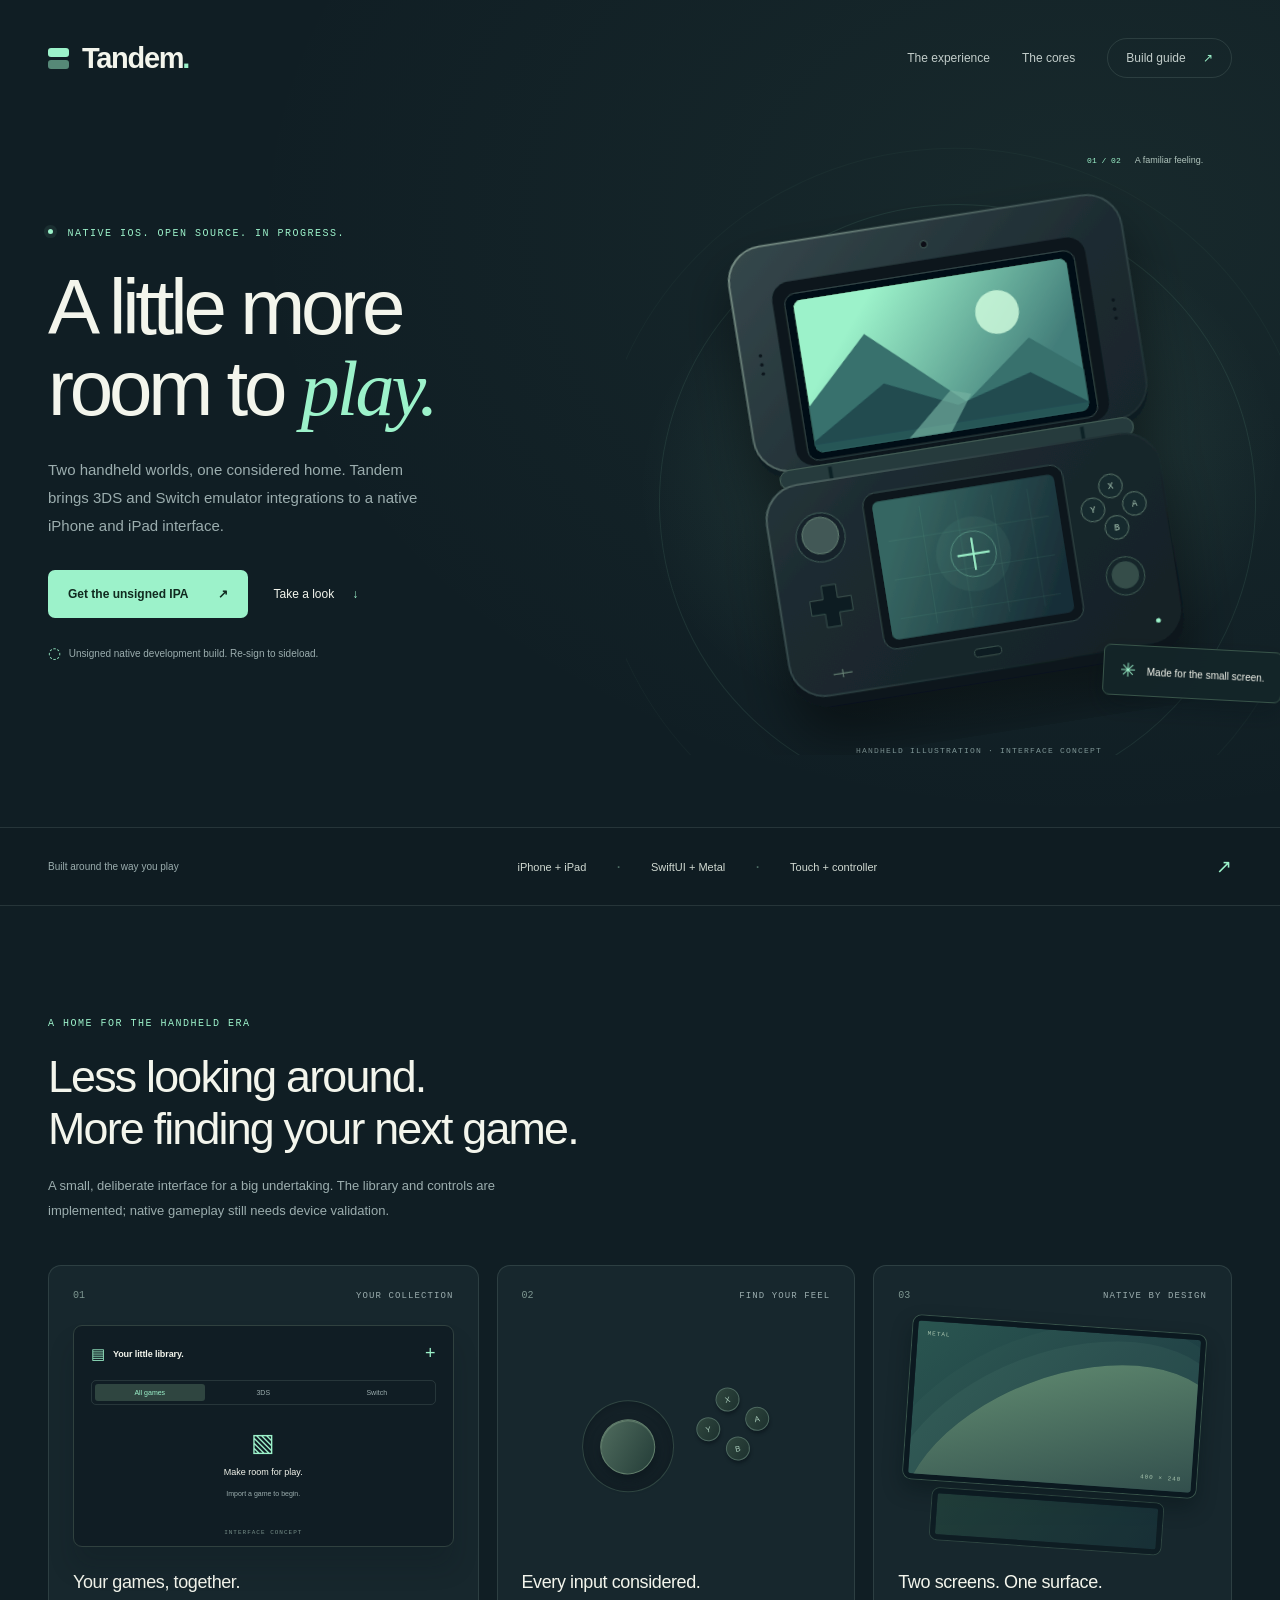
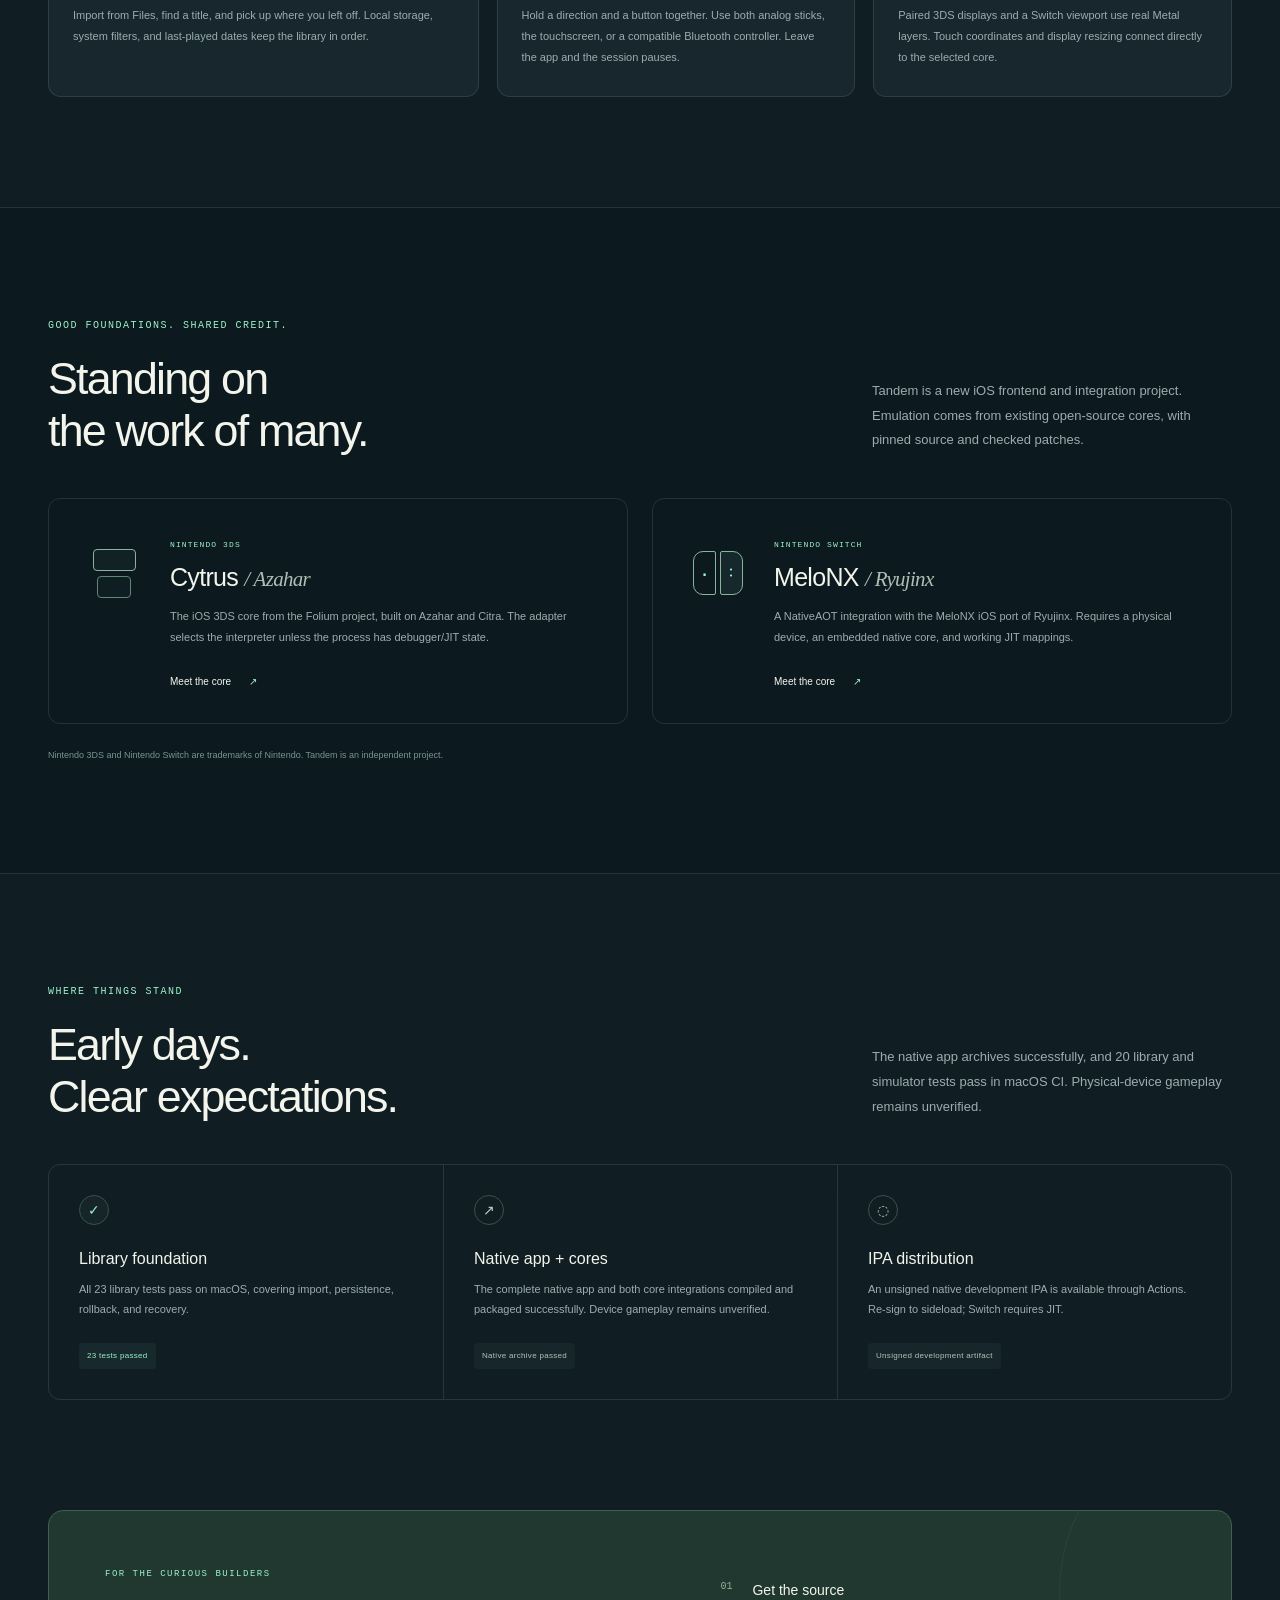
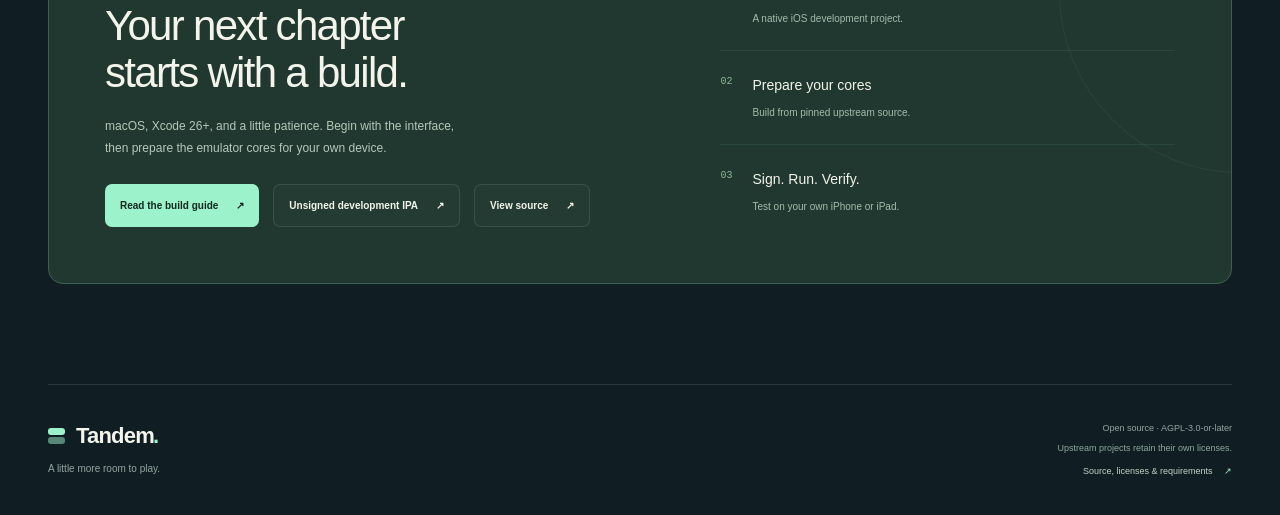
==== commit 6da56072: "Document encrypted 3DS setup and verified 0.1.1 build [skip ci]" ====
--- a/site/index.html
+++ b/site/index.html
@@ -23,7 +23,7 @@
         <p class="eyebrow"><span class="status-dot" aria-hidden="true"></span> Native iOS. Open source. In progress.</p>
         <h1 id="hero-title">A little more<br>room to <em>play.</em></h1>
         <p class="hero-description">Two handheld worlds, one considered home. Tandem brings 3DS and Switch emulator integrations to a native iPhone and iPad interface.</p>
-        <div class="hero-actions"><a class="button primary" href="https://github.com/coldlee-en/Tandem/actions/runs/40411695317/artifacts/12694770502">Get the unsigned IPA <span aria-hidden="true">↗</span></a><a class="text-link" href="#experience">Take a look <span aria-hidden="true">↓</span></a></div>
+        <div class="hero-actions"><a class="button primary" href="https://github.com/coldlee-en/Tandem/actions/runs/40418548887/artifacts/12696757979">Get the unsigned IPA <span aria-hidden="true">↗</span></a><a class="text-link" href="#experience">Take a look <span aria-hidden="true">↓</span></a></div>
         <p class="release-note"><span aria-hidden="true">◌</span> Unsigned native development build. Re-sign to sideload.</p>
       </div>
       <figure class="hero-art">
@@ -55,9 +55,9 @@
       <p class="core-footnote">Nintendo 3DS and Nintendo Switch are trademarks of Nintendo. Tandem is an independent project.</p>
     </div></section>
 
-    <section class="progress-section wrap section-space" id="status" aria-labelledby="status-title"><div class="section-heading horizontal"><div><p class="eyebrow">Where things stand</p><h2 id="status-title">Early days.<br>Clear expectations.</h2></div><p>The native app archives successfully, and 20 library and simulator tests pass in macOS CI. Physical-device gameplay remains unverified.</p></div><div class="progress-grid"><article><span class="progress-icon done" aria-hidden="true">✓</span><h3>Library foundation</h3><p>All 16 library tests pass on macOS, covering import, persistence, rollback, and recovery.</p><span class="status-pill">16 tests passed</span></article><article><span class="progress-icon" aria-hidden="true">↗</span><h3>Native app + cores</h3><p>The complete native app and both core integrations compiled and packaged successfully. Device gameplay remains unverified.</p><span class="status-pill neutral">Native archive passed</span></article><article><span class="progress-icon" aria-hidden="true">◌</span><h3>IPA distribution</h3><p data-release-description>An unsigned native development IPA is available through Actions. Re-sign to sideload; Switch requires JIT.</p><span class="status-pill neutral" data-release-status>Unsigned development artifact</span></article></div></section>
+    <section class="progress-section wrap section-space" id="status" aria-labelledby="status-title"><div class="section-heading horizontal"><div><p class="eyebrow">Where things stand</p><h2 id="status-title">Early days.<br>Clear expectations.</h2></div><p>The native app archives successfully, and 20 library and simulator tests pass in macOS CI. Physical-device gameplay remains unverified.</p></div><div class="progress-grid"><article><span class="progress-icon done" aria-hidden="true">✓</span><h3>Library foundation</h3><p>All 23 library tests pass on macOS, covering import, persistence, rollback, and recovery.</p><span class="status-pill">23 tests passed</span></article><article><span class="progress-icon" aria-hidden="true">↗</span><h3>Native app + cores</h3><p>The complete native app and both core integrations compiled and packaged successfully. Device gameplay remains unverified.</p><span class="status-pill neutral">Native archive passed</span></article><article><span class="progress-icon" aria-hidden="true">◌</span><h3>IPA distribution</h3><p data-release-description>An unsigned native development IPA is available through Actions. Re-sign to sideload; Switch requires JIT.</p><span class="status-pill neutral" data-release-status>Unsigned development artifact</span></article></div></section>
 
-    <section class="get-started wrap" id="get-started" aria-labelledby="start-title"><div class="start-panel"><div><p class="eyebrow">For the curious builders</p><h2 id="start-title">Your next chapter<br>starts with a build.</h2><p>macOS, Xcode 26+, and a little patience. Begin with the interface, then prepare the emulator cores for your own device.</p><div class="hero-actions"><a class="button primary" href="./build.html">Read the build guide <span aria-hidden="true">↗</span></a><a class="button secondary" href="https://github.com/coldlee-en/Tandem/actions/runs/40411695317/artifacts/12694770502">Unsigned development IPA <span aria-hidden="true">↗</span></a><a class="button secondary" data-repository-link hidden>View source <span aria-hidden="true">↗</span></a><a class="button secondary" data-release-link hidden>View releases <span aria-hidden="true">↗</span></a></div></div><div class="start-steps"><div><span>01</span><p>Get the source<small>A native iOS development project.</small></p></div><div><span>02</span><p>Prepare your cores<small>Build from pinned upstream source.</small></p></div><div><span>03</span><p>Sign. Run. Verify.<small>Test on your own iPhone or iPad.</small></p></div></div></div></section>
+    <section class="get-started wrap" id="get-started" aria-labelledby="start-title"><div class="start-panel"><div><p class="eyebrow">For the curious builders</p><h2 id="start-title">Your next chapter<br>starts with a build.</h2><p>macOS, Xcode 26+, and a little patience. Begin with the interface, then prepare the emulator cores for your own device.</p><div class="hero-actions"><a class="button primary" href="./build.html">Read the build guide <span aria-hidden="true">↗</span></a><a class="button secondary" href="https://github.com/coldlee-en/Tandem/actions/runs/40418548887/artifacts/12696757979">Unsigned development IPA <span aria-hidden="true">↗</span></a><a class="button secondary" data-repository-link hidden>View source <span aria-hidden="true">↗</span></a><a class="button secondary" data-release-link hidden>View releases <span aria-hidden="true">↗</span></a></div></div><div class="start-steps"><div><span>01</span><p>Get the source<small>A native iOS development project.</small></p></div><div><span>02</span><p>Prepare your cores<small>Build from pinned upstream source.</small></p></div><div><span>03</span><p>Sign. Run. Verify.<small>Test on your own iPhone or iPad.</small></p></div></div></div></section>
   </main>
   <footer class="site-footer wrap"><div><a class="wordmark" href="./"><span class="brand-icon" aria-hidden="true"><i></i><i></i></span>Tandem<span class="wordmark-dot">.</span></a><p>A little more room to play.</p></div><div class="footer-right"><p>Open source · AGPL-3.0-or-later</p><p>Upstream projects retain their own licenses.</p><a href="./build.html#notices">Source, licenses &amp; requirements <span aria-hidden="true">↗</span></a></div></footer>
 </body>
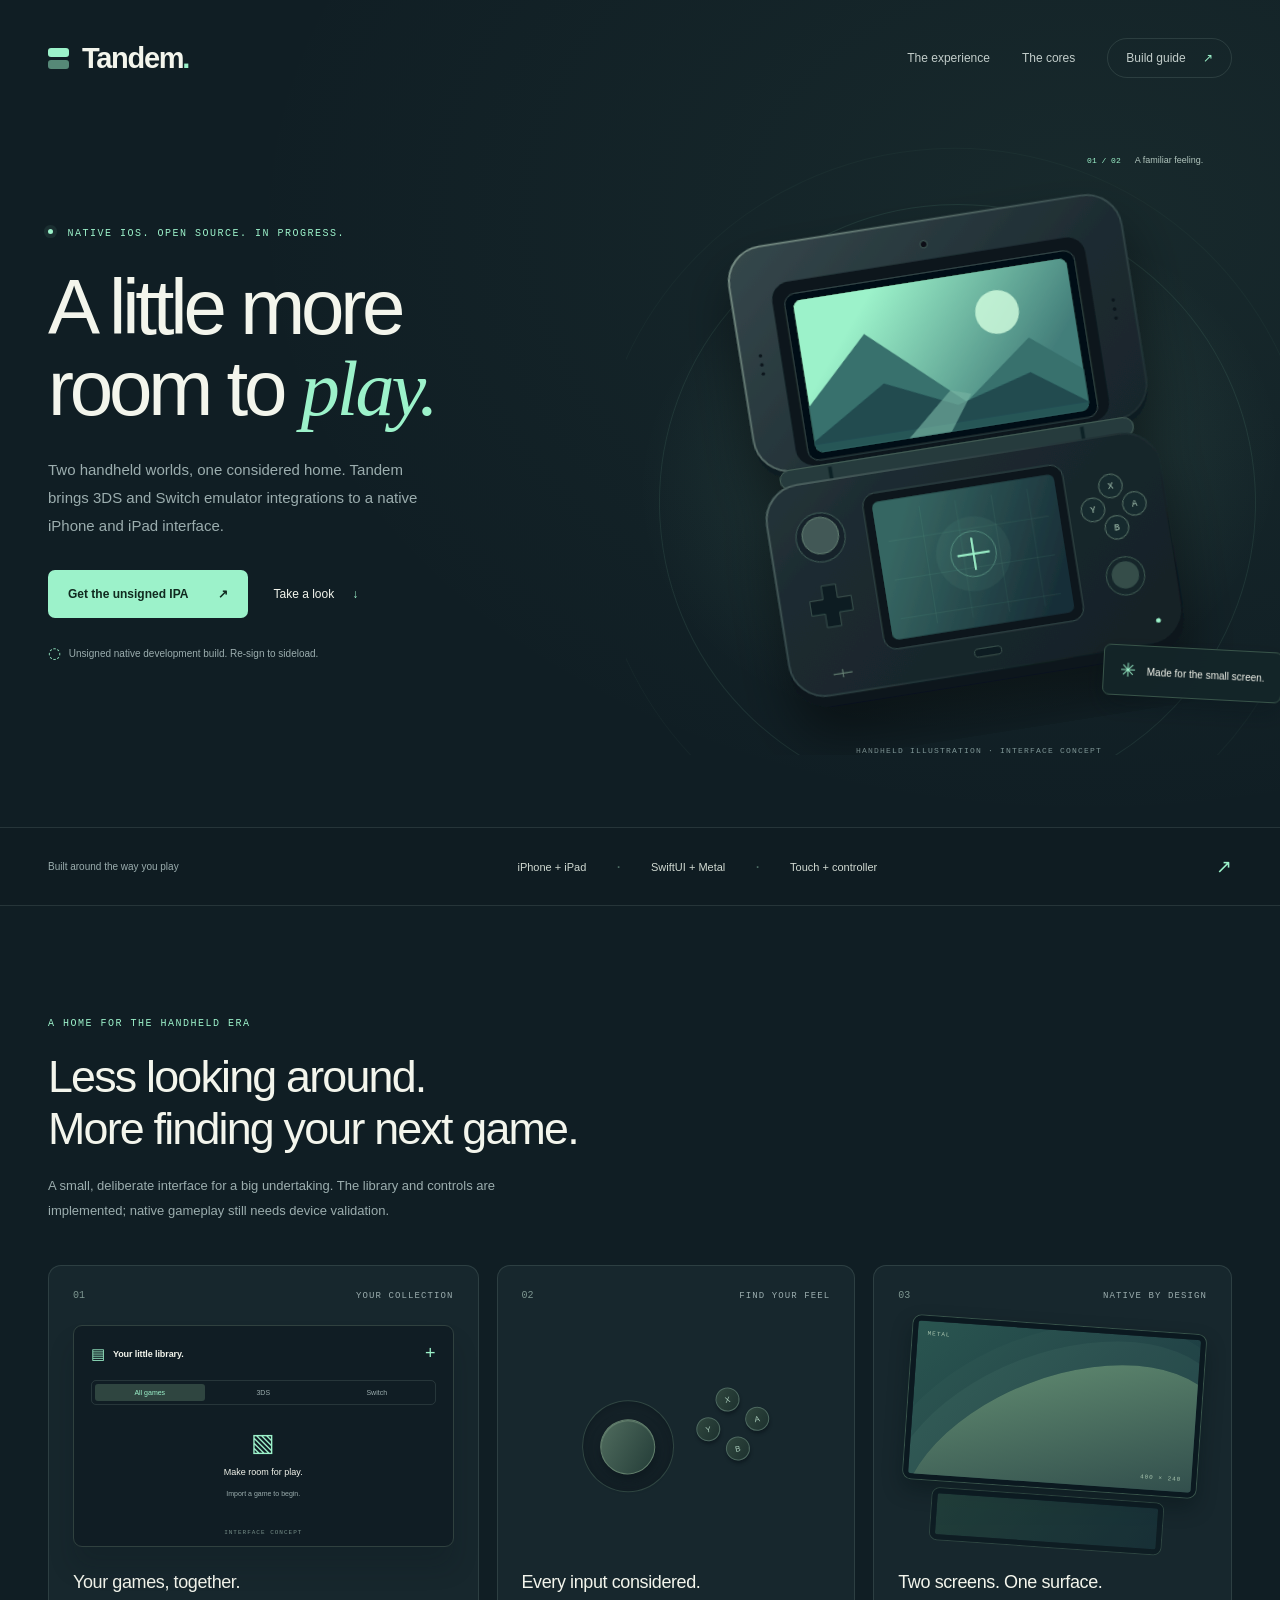
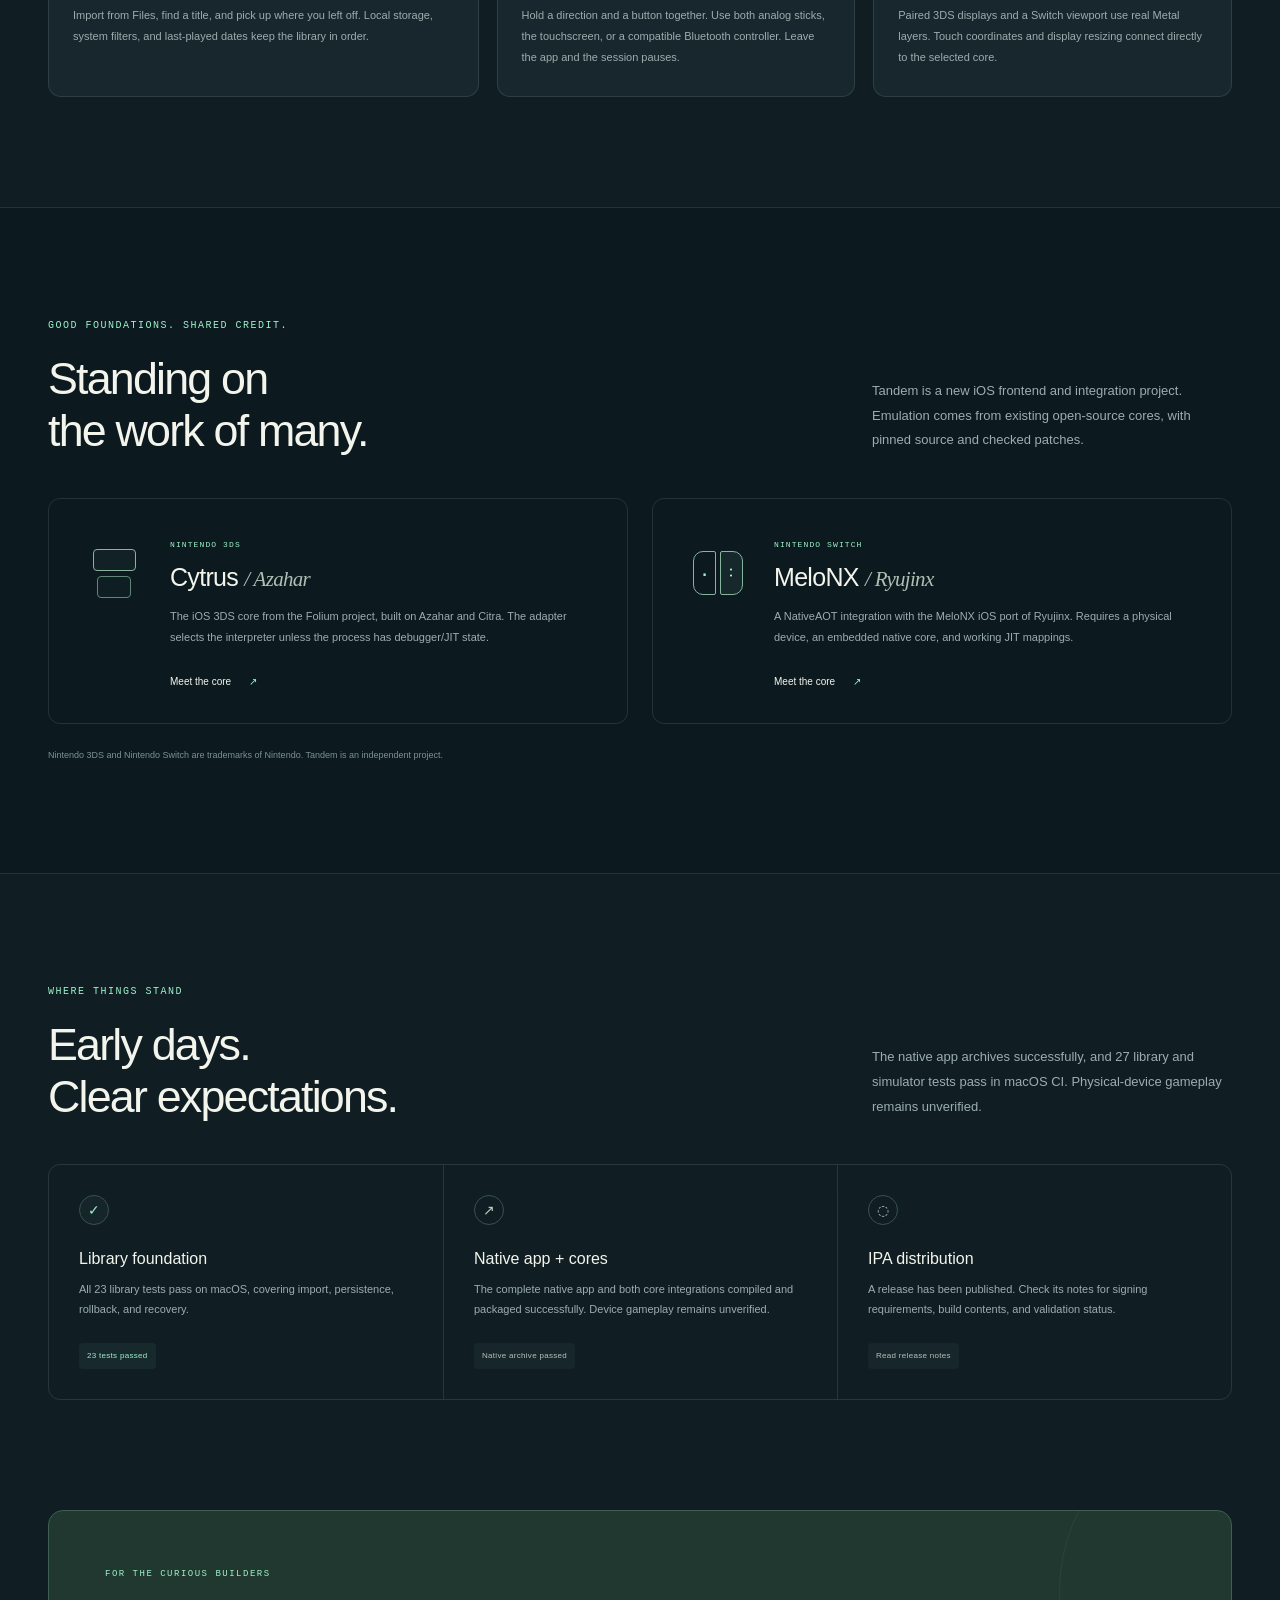
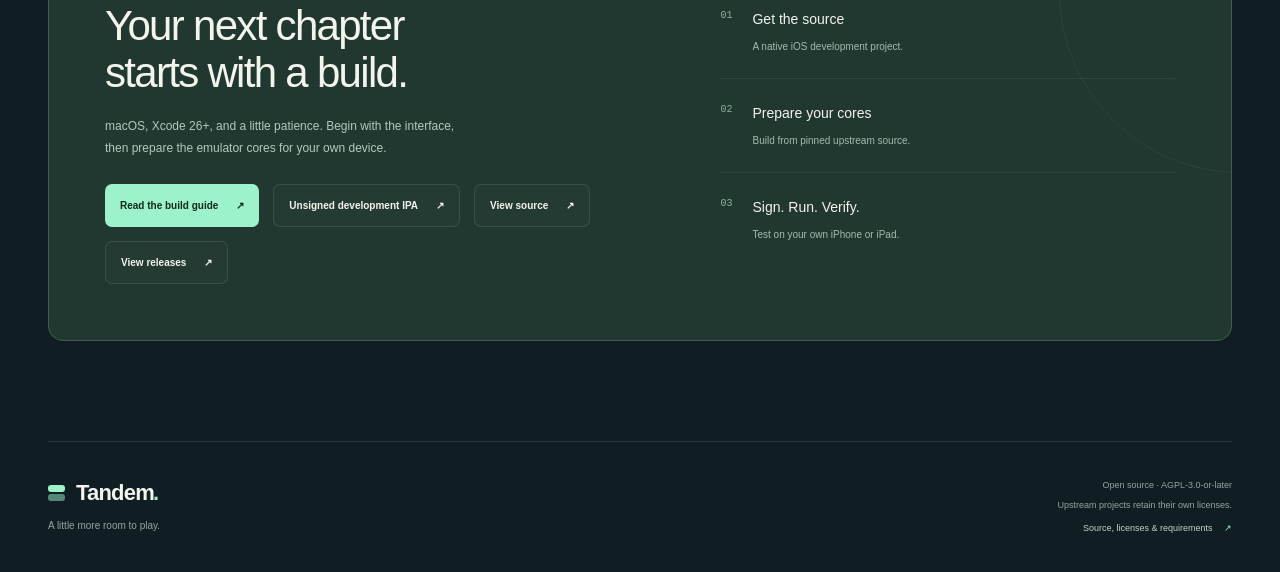
==== commit c825fd56: "Reserve native version tags and link the published 0.1.1 release [skip ci]" ====
--- a/site/index.html
+++ b/site/index.html
@@ -23,7 +23,7 @@
         <p class="eyebrow"><span class="status-dot" aria-hidden="true"></span> Native iOS. Open source. In progress.</p>
         <h1 id="hero-title">A little more<br>room to <em>play.</em></h1>
         <p class="hero-description">Two handheld worlds, one considered home. Tandem brings 3DS and Switch emulator integrations to a native iPhone and iPad interface.</p>
-        <div class="hero-actions"><a class="button primary" href="https://github.com/coldlee-en/Tandem/actions/runs/40418548887/artifacts/12696757979">Get the unsigned IPA <span aria-hidden="true">↗</span></a><a class="text-link" href="#experience">Take a look <span aria-hidden="true">↓</span></a></div>
+        <div class="hero-actions"><a class="button primary" href="https://github.com/coldlee-en/Tandem/releases/tag/v0.1.1">Get the unsigned IPA <span aria-hidden="true">↗</span></a><a class="text-link" href="#experience">Take a look <span aria-hidden="true">↓</span></a></div>
         <p class="release-note"><span aria-hidden="true">◌</span> Unsigned native development build. Re-sign to sideload.</p>
       </div>
       <figure class="hero-art">
@@ -55,9 +55,9 @@
       <p class="core-footnote">Nintendo 3DS and Nintendo Switch are trademarks of Nintendo. Tandem is an independent project.</p>
     </div></section>
 
-    <section class="progress-section wrap section-space" id="status" aria-labelledby="status-title"><div class="section-heading horizontal"><div><p class="eyebrow">Where things stand</p><h2 id="status-title">Early days.<br>Clear expectations.</h2></div><p>The native app archives successfully, and 20 library and simulator tests pass in macOS CI. Physical-device gameplay remains unverified.</p></div><div class="progress-grid"><article><span class="progress-icon done" aria-hidden="true">✓</span><h3>Library foundation</h3><p>All 23 library tests pass on macOS, covering import, persistence, rollback, and recovery.</p><span class="status-pill">23 tests passed</span></article><article><span class="progress-icon" aria-hidden="true">↗</span><h3>Native app + cores</h3><p>The complete native app and both core integrations compiled and packaged successfully. Device gameplay remains unverified.</p><span class="status-pill neutral">Native archive passed</span></article><article><span class="progress-icon" aria-hidden="true">◌</span><h3>IPA distribution</h3><p data-release-description>An unsigned native development IPA is available through Actions. Re-sign to sideload; Switch requires JIT.</p><span class="status-pill neutral" data-release-status>Unsigned development artifact</span></article></div></section>
+    <section class="progress-section wrap section-space" id="status" aria-labelledby="status-title"><div class="section-heading horizontal"><div><p class="eyebrow">Where things stand</p><h2 id="status-title">Early days.<br>Clear expectations.</h2></div><p>The native app archives successfully, and 27 library and simulator tests pass in macOS CI. Physical-device gameplay remains unverified.</p></div><div class="progress-grid"><article><span class="progress-icon done" aria-hidden="true">✓</span><h3>Library foundation</h3><p>All 23 library tests pass on macOS, covering import, persistence, rollback, and recovery.</p><span class="status-pill">23 tests passed</span></article><article><span class="progress-icon" aria-hidden="true">↗</span><h3>Native app + cores</h3><p>The complete native app and both core integrations compiled and packaged successfully. Device gameplay remains unverified.</p><span class="status-pill neutral">Native archive passed</span></article><article><span class="progress-icon" aria-hidden="true">◌</span><h3>IPA distribution</h3><p data-release-description>An unsigned native development IPA is available through Actions. Re-sign to sideload; Switch requires JIT.</p><span class="status-pill neutral" data-release-status>Unsigned development artifact</span></article></div></section>
 
-    <section class="get-started wrap" id="get-started" aria-labelledby="start-title"><div class="start-panel"><div><p class="eyebrow">For the curious builders</p><h2 id="start-title">Your next chapter<br>starts with a build.</h2><p>macOS, Xcode 26+, and a little patience. Begin with the interface, then prepare the emulator cores for your own device.</p><div class="hero-actions"><a class="button primary" href="./build.html">Read the build guide <span aria-hidden="true">↗</span></a><a class="button secondary" href="https://github.com/coldlee-en/Tandem/actions/runs/40418548887/artifacts/12696757979">Unsigned development IPA <span aria-hidden="true">↗</span></a><a class="button secondary" data-repository-link hidden>View source <span aria-hidden="true">↗</span></a><a class="button secondary" data-release-link hidden>View releases <span aria-hidden="true">↗</span></a></div></div><div class="start-steps"><div><span>01</span><p>Get the source<small>A native iOS development project.</small></p></div><div><span>02</span><p>Prepare your cores<small>Build from pinned upstream source.</small></p></div><div><span>03</span><p>Sign. Run. Verify.<small>Test on your own iPhone or iPad.</small></p></div></div></div></section>
+    <section class="get-started wrap" id="get-started" aria-labelledby="start-title"><div class="start-panel"><div><p class="eyebrow">For the curious builders</p><h2 id="start-title">Your next chapter<br>starts with a build.</h2><p>macOS, Xcode 26+, and a little patience. Begin with the interface, then prepare the emulator cores for your own device.</p><div class="hero-actions"><a class="button primary" href="./build.html">Read the build guide <span aria-hidden="true">↗</span></a><a class="button secondary" href="https://github.com/coldlee-en/Tandem/releases/tag/v0.1.1">Unsigned development IPA <span aria-hidden="true">↗</span></a><a class="button secondary" data-repository-link hidden>View source <span aria-hidden="true">↗</span></a><a class="button secondary" data-release-link hidden>View releases <span aria-hidden="true">↗</span></a></div></div><div class="start-steps"><div><span>01</span><p>Get the source<small>A native iOS development project.</small></p></div><div><span>02</span><p>Prepare your cores<small>Build from pinned upstream source.</small></p></div><div><span>03</span><p>Sign. Run. Verify.<small>Test on your own iPhone or iPad.</small></p></div></div></div></section>
   </main>
   <footer class="site-footer wrap"><div><a class="wordmark" href="./"><span class="brand-icon" aria-hidden="true"><i></i><i></i></span>Tandem<span class="wordmark-dot">.</span></a><p>A little more room to play.</p></div><div class="footer-right"><p>Open source · AGPL-3.0-or-later</p><p>Upstream projects retain their own licenses.</p><a href="./build.html#notices">Source, licenses &amp; requirements <span aria-hidden="true">↗</span></a></div></footer>
 </body>
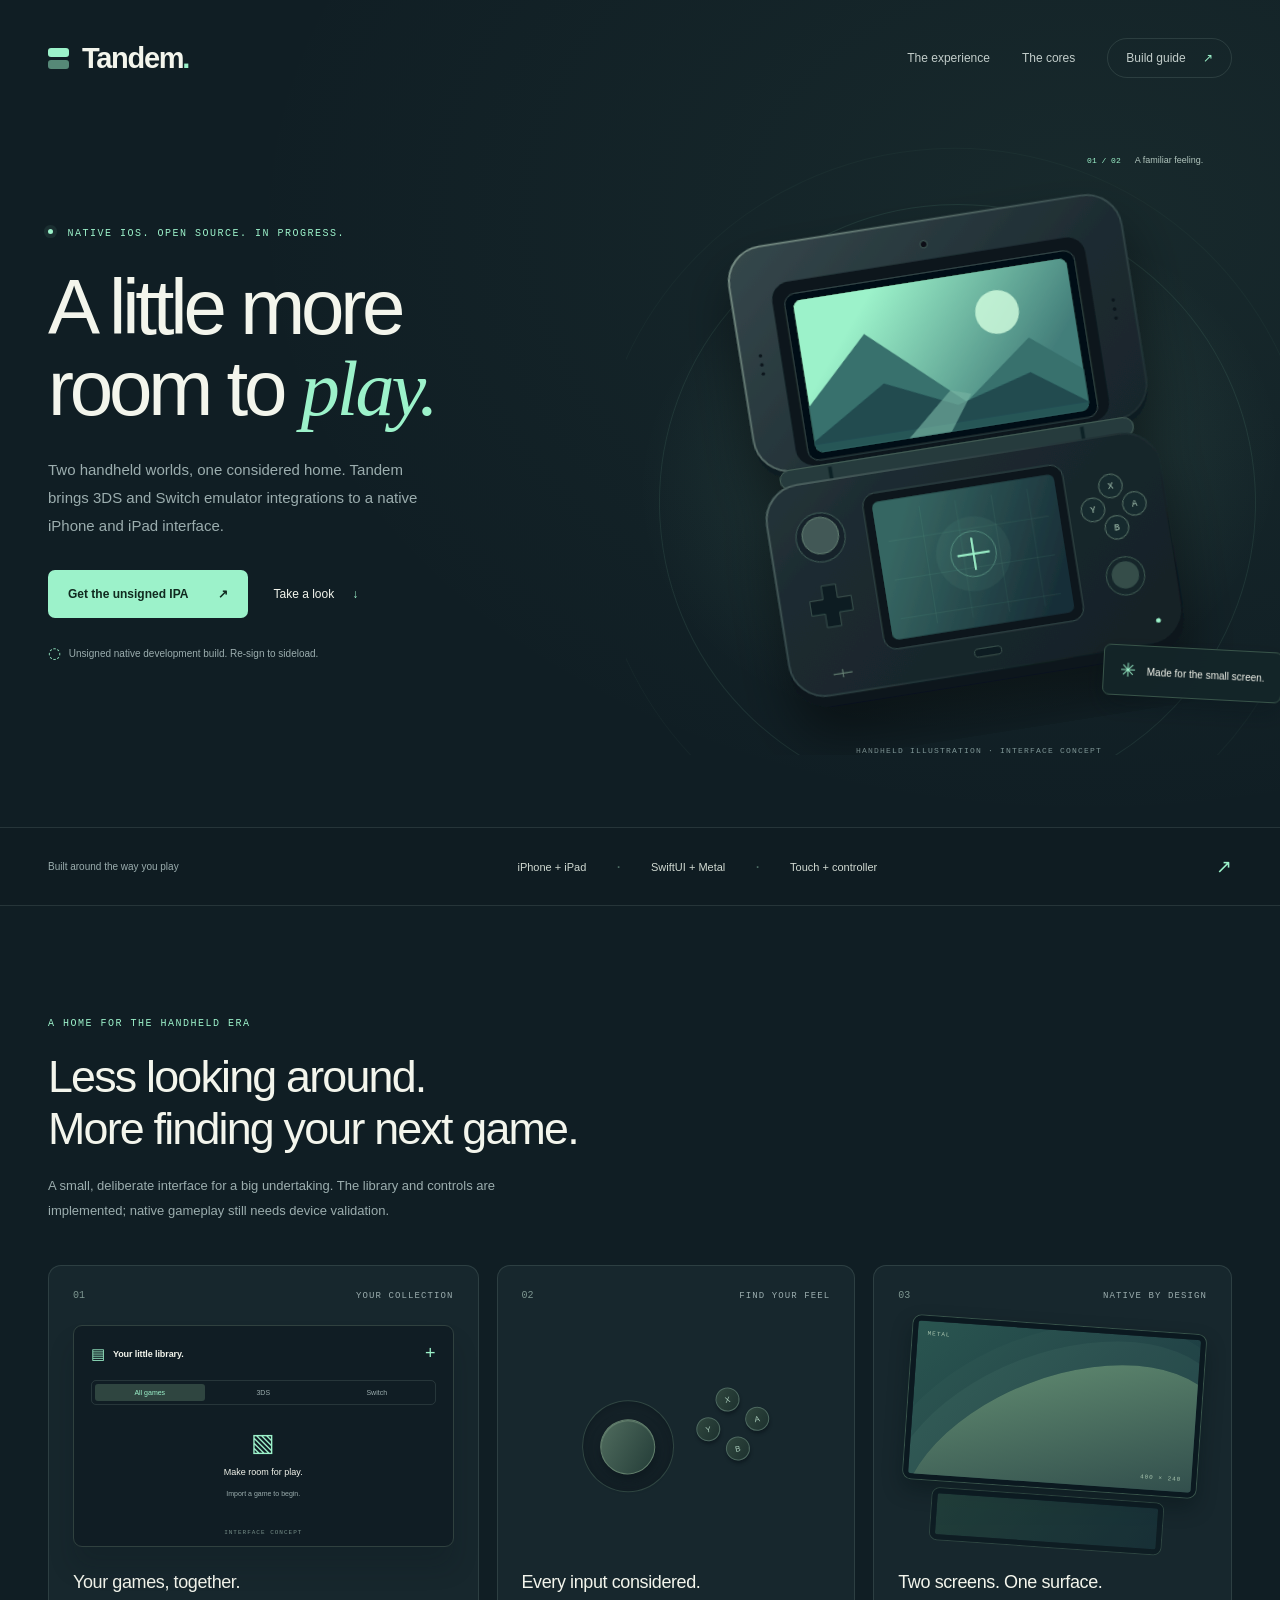
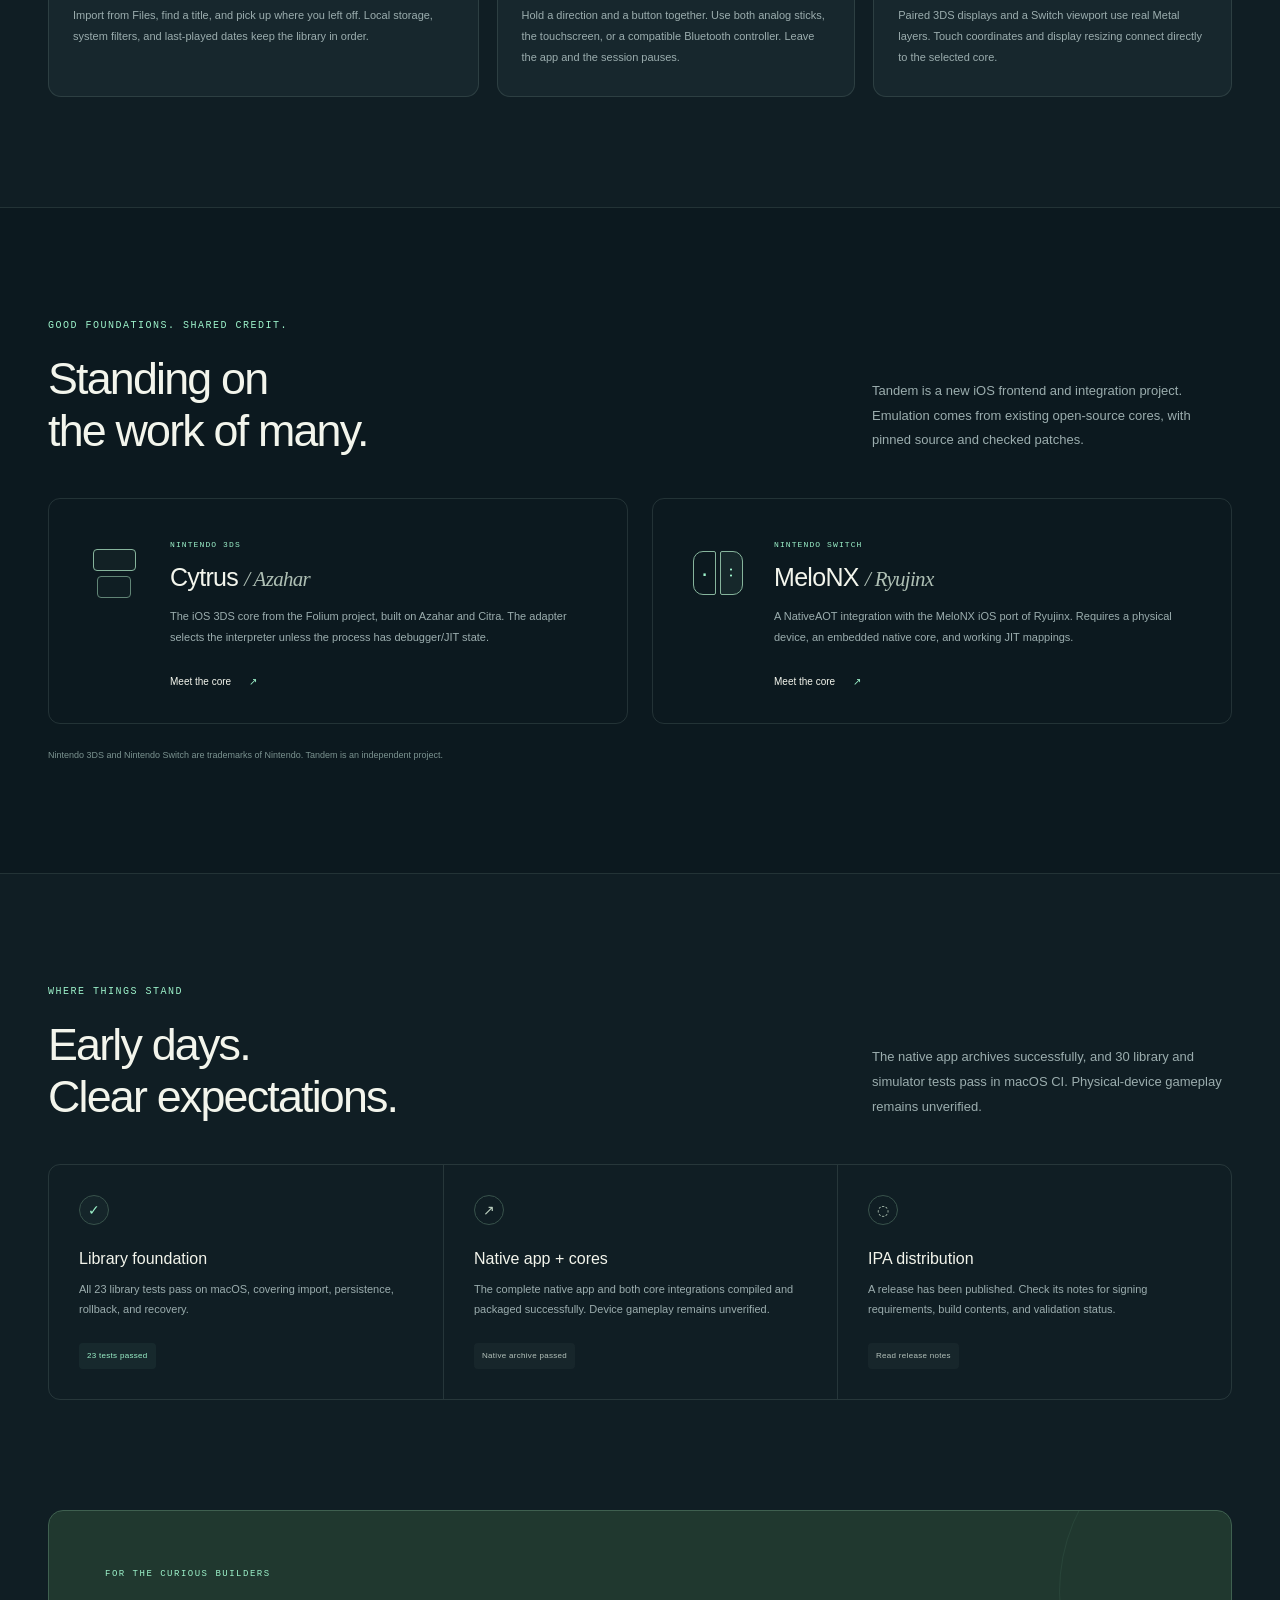
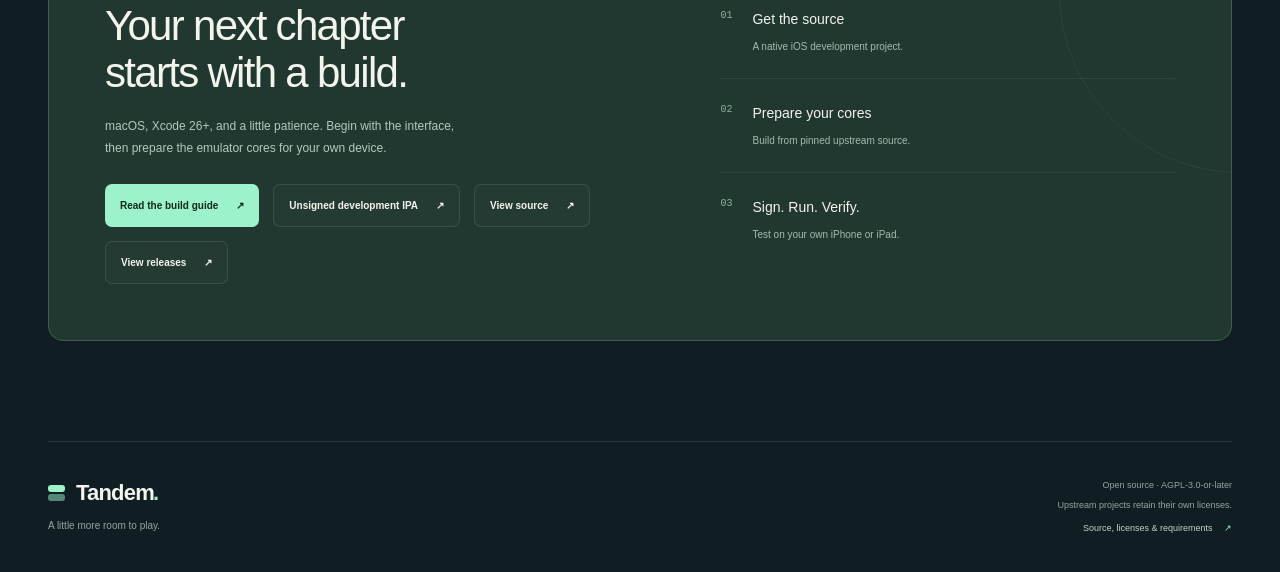
==== commit c1aa9708: "Point downloads to the verified 0.1.2 release [skip ci]" ====
--- a/site/index.html
+++ b/site/index.html
@@ -23,7 +23,7 @@
         <p class="eyebrow"><span class="status-dot" aria-hidden="true"></span> Native iOS. Open source. In progress.</p>
         <h1 id="hero-title">A little more<br>room to <em>play.</em></h1>
         <p class="hero-description">Two handheld worlds, one considered home. Tandem brings 3DS and Switch emulator integrations to a native iPhone and iPad interface.</p>
-        <div class="hero-actions"><a class="button primary" href="https://github.com/coldlee-en/Tandem/releases/tag/v0.1.1">Get the unsigned IPA <span aria-hidden="true">↗</span></a><a class="text-link" href="#experience">Take a look <span aria-hidden="true">↓</span></a></div>
+        <div class="hero-actions"><a class="button primary" href="https://github.com/coldlee-en/Tandem/releases/tag/v0.1.2">Get the unsigned IPA <span aria-hidden="true">↗</span></a><a class="text-link" href="#experience">Take a look <span aria-hidden="true">↓</span></a></div>
         <p class="release-note"><span aria-hidden="true">◌</span> Unsigned native development build. Re-sign to sideload.</p>
       </div>
       <figure class="hero-art">
@@ -55,9 +55,9 @@
       <p class="core-footnote">Nintendo 3DS and Nintendo Switch are trademarks of Nintendo. Tandem is an independent project.</p>
     </div></section>
 
-    <section class="progress-section wrap section-space" id="status" aria-labelledby="status-title"><div class="section-heading horizontal"><div><p class="eyebrow">Where things stand</p><h2 id="status-title">Early days.<br>Clear expectations.</h2></div><p>The native app archives successfully, and 27 library and simulator tests pass in macOS CI. Physical-device gameplay remains unverified.</p></div><div class="progress-grid"><article><span class="progress-icon done" aria-hidden="true">✓</span><h3>Library foundation</h3><p>All 23 library tests pass on macOS, covering import, persistence, rollback, and recovery.</p><span class="status-pill">23 tests passed</span></article><article><span class="progress-icon" aria-hidden="true">↗</span><h3>Native app + cores</h3><p>The complete native app and both core integrations compiled and packaged successfully. Device gameplay remains unverified.</p><span class="status-pill neutral">Native archive passed</span></article><article><span class="progress-icon" aria-hidden="true">◌</span><h3>IPA distribution</h3><p data-release-description>An unsigned native development IPA is available through Actions. Re-sign to sideload; Switch requires JIT.</p><span class="status-pill neutral" data-release-status>Unsigned development artifact</span></article></div></section>
+    <section class="progress-section wrap section-space" id="status" aria-labelledby="status-title"><div class="section-heading horizontal"><div><p class="eyebrow">Where things stand</p><h2 id="status-title">Early days.<br>Clear expectations.</h2></div><p>The native app archives successfully, and 30 library and simulator tests pass in macOS CI. Physical-device gameplay remains unverified.</p></div><div class="progress-grid"><article><span class="progress-icon done" aria-hidden="true">✓</span><h3>Library foundation</h3><p>All 23 library tests pass on macOS, covering import, persistence, rollback, and recovery.</p><span class="status-pill">23 tests passed</span></article><article><span class="progress-icon" aria-hidden="true">↗</span><h3>Native app + cores</h3><p>The complete native app and both core integrations compiled and packaged successfully. Device gameplay remains unverified.</p><span class="status-pill neutral">Native archive passed</span></article><article><span class="progress-icon" aria-hidden="true">◌</span><h3>IPA distribution</h3><p data-release-description>An unsigned native development IPA is available through Actions. Re-sign to sideload; Switch requires JIT.</p><span class="status-pill neutral" data-release-status>Unsigned development artifact</span></article></div></section>
 
-    <section class="get-started wrap" id="get-started" aria-labelledby="start-title"><div class="start-panel"><div><p class="eyebrow">For the curious builders</p><h2 id="start-title">Your next chapter<br>starts with a build.</h2><p>macOS, Xcode 26+, and a little patience. Begin with the interface, then prepare the emulator cores for your own device.</p><div class="hero-actions"><a class="button primary" href="./build.html">Read the build guide <span aria-hidden="true">↗</span></a><a class="button secondary" href="https://github.com/coldlee-en/Tandem/releases/tag/v0.1.1">Unsigned development IPA <span aria-hidden="true">↗</span></a><a class="button secondary" data-repository-link hidden>View source <span aria-hidden="true">↗</span></a><a class="button secondary" data-release-link hidden>View releases <span aria-hidden="true">↗</span></a></div></div><div class="start-steps"><div><span>01</span><p>Get the source<small>A native iOS development project.</small></p></div><div><span>02</span><p>Prepare your cores<small>Build from pinned upstream source.</small></p></div><div><span>03</span><p>Sign. Run. Verify.<small>Test on your own iPhone or iPad.</small></p></div></div></div></section>
+    <section class="get-started wrap" id="get-started" aria-labelledby="start-title"><div class="start-panel"><div><p class="eyebrow">For the curious builders</p><h2 id="start-title">Your next chapter<br>starts with a build.</h2><p>macOS, Xcode 26+, and a little patience. Begin with the interface, then prepare the emulator cores for your own device.</p><div class="hero-actions"><a class="button primary" href="./build.html">Read the build guide <span aria-hidden="true">↗</span></a><a class="button secondary" href="https://github.com/coldlee-en/Tandem/releases/tag/v0.1.2">Unsigned development IPA <span aria-hidden="true">↗</span></a><a class="button secondary" data-repository-link hidden>View source <span aria-hidden="true">↗</span></a><a class="button secondary" data-release-link hidden>View releases <span aria-hidden="true">↗</span></a></div></div><div class="start-steps"><div><span>01</span><p>Get the source<small>A native iOS development project.</small></p></div><div><span>02</span><p>Prepare your cores<small>Build from pinned upstream source.</small></p></div><div><span>03</span><p>Sign. Run. Verify.<small>Test on your own iPhone or iPad.</small></p></div></div></div></section>
   </main>
   <footer class="site-footer wrap"><div><a class="wordmark" href="./"><span class="brand-icon" aria-hidden="true"><i></i><i></i></span>Tandem<span class="wordmark-dot">.</span></a><p>A little more room to play.</p></div><div class="footer-right"><p>Open source · AGPL-3.0-or-later</p><p>Upstream projects retain their own licenses.</p><a href="./build.html#notices">Source, licenses &amp; requirements <span aria-hidden="true">↗</span></a></div></footer>
 </body>
